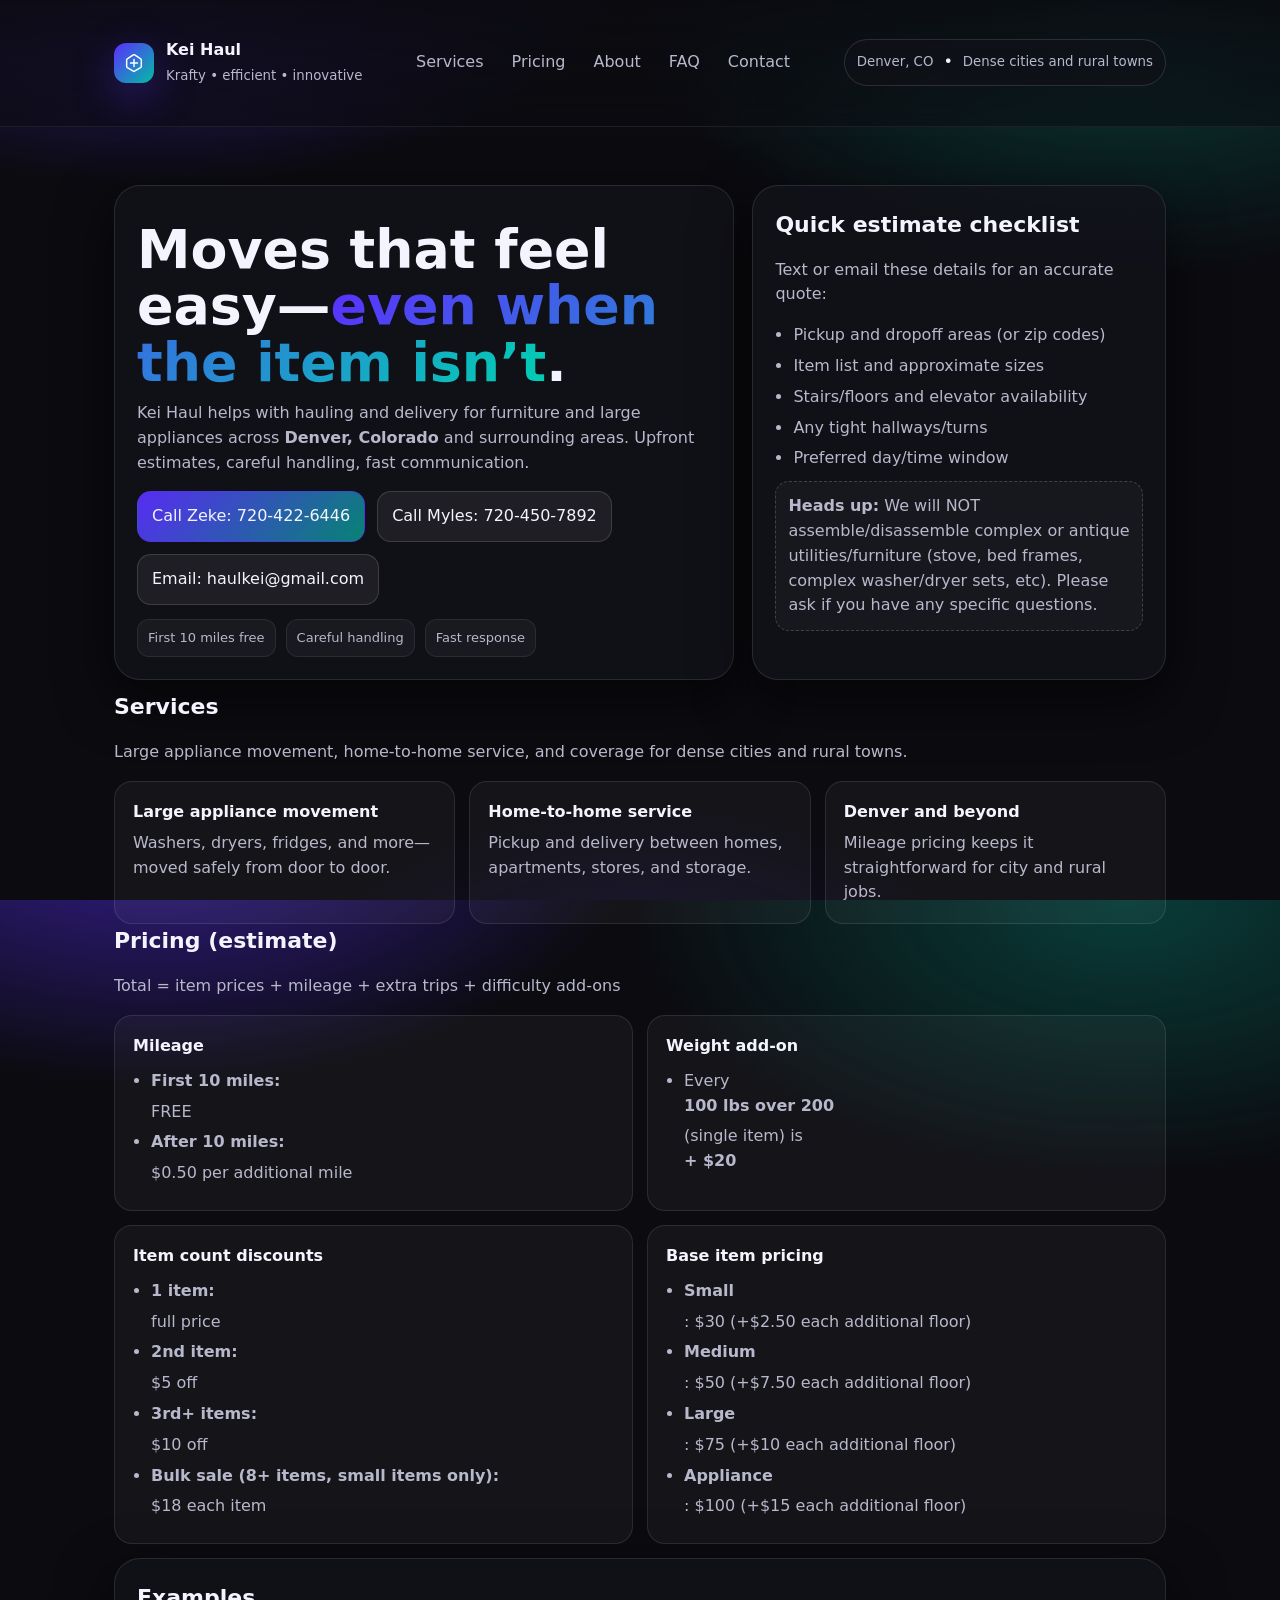
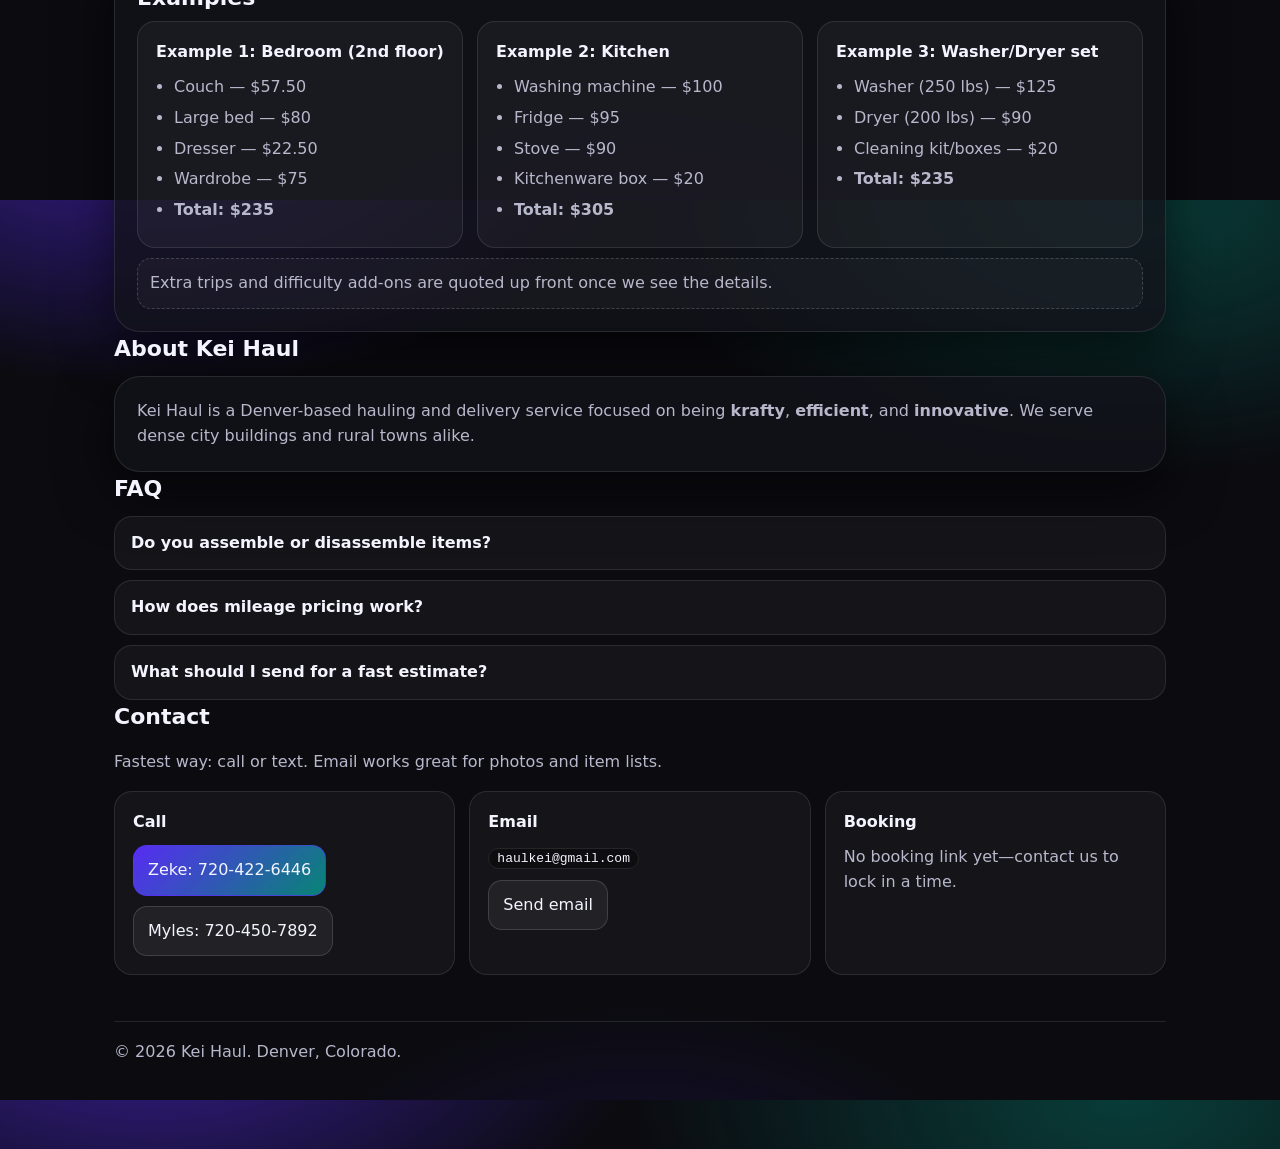
==== index.html @ c319fc79 "Initial Kei Haul site" ====
<!doctype html>
<html lang="en">
<head>
  <meta charset="utf-8" />
  <meta name="viewport" content="width=device-width,initial-scale=1" />
  <meta name="description" content="Kei Haul — appliance and furniture moves in Denver, CO and beyond. Upfront pricing, fast response." />
  <title>Kei Haul | Denver Hauling and Appliance Moves</title>

  <style>
    :root{
      --bg:#0b0b10;
      --card:#12121a;
      --text:#f4f4ff;
      --muted:#b8b8cc;
      --brand:#5B2EFF;
      --brand2:#00D1B2;
      --shadow: 0 18px 55px rgba(0,0,0,.55);
      --radius: 18px;
      --radius2: 26px;
      --max: 1100px;
    }
    *{box-sizing:border-box}
    html,body{height:100%}
    body{
      margin:0;
      font-family: ui-sans-serif, system-ui, -apple-system, Segoe UI, Roboto, Helvetica, Arial;
      color:var(--text);
      background:
        radial-gradient(900px 500px at 12% -10%, rgba(91,46,255,.55), transparent 55%),
        radial-gradient(900px 500px at 88% 0%, rgba(0,209,178,.25), transparent 55%),
        radial-gradient(700px 500px at 50% 120%, rgba(91,46,255,.20), transparent 55%),
        var(--bg);
      line-height:1.55;
    }
    a{color:inherit}
    .wrap{max-width:var(--max); margin:0 auto; padding:24px}

    header{
      position:sticky; top:0; z-index:50;
      backdrop-filter: blur(14px);
      background: linear-gradient(to bottom, rgba(11,11,16,.92), rgba(11,11,16,.55));
      border-bottom: 1px solid rgba(255,255,255,.08);
    }
    .nav{display:flex; gap:14px; align-items:center; justify-content:space-between; padding:14px 0; flex-wrap:wrap}
    .brand{display:flex; align-items:center; gap:12px; text-decoration:none}
    .mark{width:40px;height:40px;border-radius:12px;background:linear-gradient(135deg,var(--brand),rgba(0,209,178,.9));display:grid;place-items:center;box-shadow:0 14px 40px rgba(91,46,255,.35)}
    .mark svg{width:22px;height:22px}
    .pill{display:inline-flex; gap:10px; align-items:center; padding:10px 12px; border:1px solid rgba(255,255,255,.12); border-radius:999px; background: rgba(18,18,26,.65)}
    .pill small{color:var(--muted)}
    .links{display:flex; gap:8px; flex-wrap:wrap}
    .links a{text-decoration:none; color:var(--muted); padding:10px 10px; border-radius:10px}
    .links a:hover{color:var(--text); background: rgba(255,255,255,.06)}

    .btn{display:inline-flex; align-items:center; justify-content:center; gap:10px; padding:12px 14px; border-radius:14px; border:1px solid rgba(255,255,255,.14); background: rgba(255,255,255,.06); color:var(--text); text-decoration:none}
    .btn.primary{border-color: rgba(91,46,255,.55); background: linear-gradient(135deg, rgba(91,46,255,.95), rgba(0,209,178,.60))}

    .card{background: rgba(18,18,26,.78); border: 1px solid rgba(255,255,255,.10); border-radius: var(--radius2); box-shadow: var(--shadow); overflow:hidden}
    .pad{padding:22px}
    h1{margin:14px 0 10px; font-size: clamp(30px, 4.2vw, 54px); line-height:1.05}
    h2{margin:0 0 10px; font-size: 22px}
    .muted{color:var(--muted)}
    .grid{display:grid; gap:18px; grid-template-columns: 1.2fr .8fr; align-items:stretch}
    @media (max-width: 900px){ .grid{grid-template-columns: 1fr} }
    .cta{display:flex; gap:12px; flex-wrap:wrap; margin-top:16px}
    .cols{display:grid; gap:14px; grid-template-columns: repeat(3, 1fr)}
    @media (max-width: 900px){ .cols{grid-template-columns: 1fr} }
    .tile{padding:18px; border-radius: var(--radius); background: rgba(255,255,255,.04); border:1px solid rgba(255,255,255,.10)}
    .tile b{display:block; margin-bottom:6px}
    .pricing{display:grid; gap:14px; grid-template-columns: 1fr 1fr}
    @media (max-width: 900px){ .pricing{grid-template-columns: 1fr} }
    .list{margin:10px 0 0; padding-left: 18px; color:var(--muted)}
    .list li{margin:6px 0}
    .note{margin-top:10px; padding:12px 12px; border-radius: 14px; border:1px dashed rgba(255,255,255,.18); background: rgba(255,255,255,.03); color: var(--muted)}
    .faq{display:grid; gap:10px}
    details{border-radius: var(--radius); border:1px solid rgba(255,255,255,.10); background: rgba(255,255,255,.04); overflow:hidden}
    summary{cursor:pointer; list-style:none; padding:14px 16px; font-weight:700}
    summary::-webkit-details-marker{display:none}
    .ans{padding:0 16px 16px; color:var(--muted)}
    footer{padding:28px 0 60px; color: var(--muted)}
    .hr{height:1px; background: rgba(255,255,255,.10); margin: 18px 0}
  </style>
</head>
<body>
  <header>
    <div class="wrap">
      <div class="nav">
        <a class="brand" href="#top" aria-label="Kei Haul home">
          <span class="mark" aria-hidden="true">
            <svg viewBox="0 0 24 24" fill="none" xmlns="http://www.w3.org/2000/svg">
              <path d="M4 15.5V8.8c0-.5.25-.97.67-1.25l6.5-4.3c.5-.33 1.15-.33 1.65 0l6.5 4.3c.42.28.67.75.67 1.25v6.7c0 .62-.33 1.2-.86 1.52l-6.5 3.95c-.43.26-.97.26-1.4 0l-6.5-3.95A1.78 1.78 0 0 1 4 15.5Z" stroke="white" stroke-width="1.6"/>
              <path d="M8.2 12h7.6" stroke="white" stroke-width="1.6" stroke-linecap="round"/>
              <path d="M12 8.2v7.6" stroke="white" stroke-width="1.6" stroke-linecap="round"/>
            </svg>
          </span>
          <span>
            <b>Kei Haul</b><br />
            <small class="muted">Krafty • efficient • innovative</small>
          </span>
        </a>

        <div class="links" aria-label="Site navigation">
          <a href="#services">Services</a>
          <a href="#pricing">Pricing</a>
          <a href="#about">About</a>
          <a href="#faq">FAQ</a>
          <a href="#contact">Contact</a>
        </div>

        <div class="pill" title="Service area">
          <small>Denver, CO</small>
          <span aria-hidden="true">•</span>
          <small>Dense cities and rural towns</small>
        </div>
      </div>
    </div>
  </header>

  <main id="top" class="wrap">
    <section style="padding:34px 0 10px">
      <div class="grid">
        <div class="card"><div class="pad">
          <h1>Moves that feel easy—<span style="background:linear-gradient(135deg,var(--brand),var(--brand2)); -webkit-background-clip:text; background-clip:text; color:transparent; font-weight:800">even when the item isn’t</span>.</h1>
          <p class="muted" style="font-size:16px;max-width:62ch;margin-top:0">Kei Haul helps with hauling and delivery for furniture and large appliances across <b>Denver, Colorado</b> and surrounding areas. Upfront estimates, careful handling, fast communication.</p>
          <div class="cta">
            <a class="btn primary" href="tel:+17204226446">Call Zeke: 720-422-6446</a>
            <a class="btn" href="tel:+17204507892">Call Myles: 720-450-7892</a>
            <a class="btn" href="mailto:haulkei@gmail.com?subject=Kei%20Haul%20Estimate%20Request">Email: haulkei@gmail.com</a>
          </div>
          <div style="margin-top:14px; display:flex; gap:10px; flex-wrap:wrap; color:var(--muted); font-size:13px">
            <span style="padding:8px 10px;border-radius:12px;background:rgba(255,255,255,.04);border:1px solid rgba(255,255,255,.08)">First 10 miles free</span>
            <span style="padding:8px 10px;border-radius:12px;background:rgba(255,255,255,.04);border:1px solid rgba(255,255,255,.08)">Careful handling</span>
            <span style="padding:8px 10px;border-radius:12px;background:rgba(255,255,255,.04);border:1px solid rgba(255,255,255,.08)">Fast response</span>
          </div>
        </div></div>

        <div class="card"><div class="pad">
          <h2 style="margin-top:0">Quick estimate checklist</h2>
          <p class="muted">Text or email these details for an accurate quote:</p>
          <ul class="list">
            <li>Pickup and dropoff areas (or zip codes)</li>
            <li>Item list and approximate sizes</li>
            <li>Stairs/floors and elevator availability</li>
            <li>Any tight hallways/turns</li>
            <li>Preferred day/time window</li>
          </ul>
          <div class="note"><b>Heads up:</b> We will NOT assemble/disassemble complex or antique utilities/furniture (stove, bed frames, complex washer/dryer sets, etc). Please ask if you have any specific questions.</div>
        </div></div>
      </div>
    </section>

    <section id="services">
      <h2>Services</h2>
      <p class="muted">Large appliance movement, home-to-home service, and coverage for dense cities and rural towns.</p>
      <div class="cols">
        <div class="tile"><b>Large appliance movement</b><span class="muted">Washers, dryers, fridges, and more—moved safely from door to door.</span></div>
        <div class="tile"><b>Home-to-home service</b><span class="muted">Pickup and delivery between homes, apartments, stores, and storage.</span></div>
        <div class="tile"><b>Denver and beyond</b><span class="muted">Mileage pricing keeps it straightforward for city and rural jobs.</span></div>
      </div>
    </section>

    <section id="pricing">
      <h2>Pricing (estimate)</h2>
      <p class="muted">Total = item prices + mileage + extra trips + difficulty add-ons</p>

      <div class="pricing">
        <div class="tile"><b>Mileage</b><ul class="list"><li><b>First 10 miles:</b> FREE</li><li><b>After 10 miles:</b> $0.50 per additional mile</li></ul></div>
        <div class="tile"><b>Weight add-on</b><ul class="list"><li>Every <b>100 lbs over 200</b> (single item) is <b>+ $20</b></li></ul></div>
        <div class="tile"><b>Item count discounts</b><ul class="list"><li><b>1 item:</b> full price</li><li><b>2nd item:</b> $5 off</li><li><b>3rd+ items:</b> $10 off</li><li><b>Bulk sale (8+ items, small items only):</b> $18 each item</li></ul></div>
        <div class="tile"><b>Base item pricing</b><ul class="list"><li><b>Small</b>: $30 (+$2.50 each additional floor)</li><li><b>Medium</b>: $50 (+$7.50 each additional floor)</li><li><b>Large</b>: $75 (+$10 each additional floor)</li><li><b>Appliance</b>: $100 (+$15 each additional floor)</li></ul></div>
      </div>

      <div class="card" style="margin-top:14px"><div class="pad">
        <h2 style="margin:0 0 6px">Examples</h2>
        <div class="cols">
          <div class="tile"><b>Example 1: Bedroom (2nd floor)</b><ul class="list"><li>Couch — $57.50</li><li>Large bed — $80</li><li>Dresser — $22.50</li><li>Wardrobe — $75</li><li><b>Total: $235</b></li></ul></div>
          <div class="tile"><b>Example 2: Kitchen</b><ul class="list"><li>Washing machine — $100</li><li>Fridge — $95</li><li>Stove — $90</li><li>Kitchenware box — $20</li><li><b>Total: $305</b></li></ul></div>
          <div class="tile"><b>Example 3: Washer/Dryer set</b><ul class="list"><li>Washer (250 lbs) — $125</li><li>Dryer (200 lbs) — $90</li><li>Cleaning kit/boxes — $20</li><li><b>Total: $235</b></li></ul></div>
        </div>
        <div class="note">Extra trips and difficulty add-ons are quoted up front once we see the details.</div>
      </div></div>
    </section>

    <section id="about">
      <h2>About Kei Haul</h2>
      <div class="card"><div class="pad"><p class="muted" style="margin:0">Kei Haul is a Denver-based hauling and delivery service focused on being <b>krafty</b>, <b>efficient</b>, and <b>innovative</b>. We serve dense city buildings and rural towns alike.</p></div></div>
    </section>

    <section id="faq">
      <h2>FAQ</h2>
      <div class="faq">
        <details><summary>Do you assemble or disassemble items?</summary><div class="ans">We will NOT assemble/disassemble complex or antique utilities/furniture (stoves, some bed frames, complex washer/dryer sets). If you’re unsure, send a photo and we’ll tell you quickly.</div></details>
        <details><summary>How does mileage pricing work?</summary><div class="ans">First 10 miles are free. After 10 miles, it’s $0.50 per additional mile.</div></details>
        <details><summary>What should I send for a fast estimate?</summary><div class="ans">Pickup and dropoff area, item list, floors/stairs (and elevator), and any tight spaces. Photos help a lot.</div></details>
      </div>
    </section>

    <section id="contact">
      <h2>Contact</h2>
      <p class="muted">Fastest way: call or text. Email works great for photos and item lists.</p>
      <div class="cols">
        <div class="tile"><b>Call</b><div style="margin-top:10px;display:flex;gap:10px;flex-wrap:wrap"><a class="btn primary" href="tel:+17204226446">Zeke: 720-422-6446</a><a class="btn" href="tel:+17204507892">Myles: 720-450-7892</a></div></div>
        <div class="tile"><b>Email</b><div style="margin-top:10px"><code style="background:rgba(0,0,0,.35);padding:2px 8px;border-radius:999px;border:1px solid rgba(255,255,255,.10)">haulkei@gmail.com</code><div style="margin-top:10px"><a class="btn" href="mailto:haulkei@gmail.com?subject=Kei%20Haul%20Estimate%20Request">Send email</a></div></div></div>
        <div class="tile"><b>Booking</b><div class="muted" style="margin-top:10px">No booking link yet—contact us to lock in a time.</div></div>
      </div>
    </section>

    <footer>
      <div class="hr"></div>
      <div class="muted">© <span id="y"></span> Kei Haul. Denver, Colorado.</div>
    </footer>
  </main>

  <script>document.getElementById('y').textContent = new Date().getFullYear();</script>
</body>
</html>
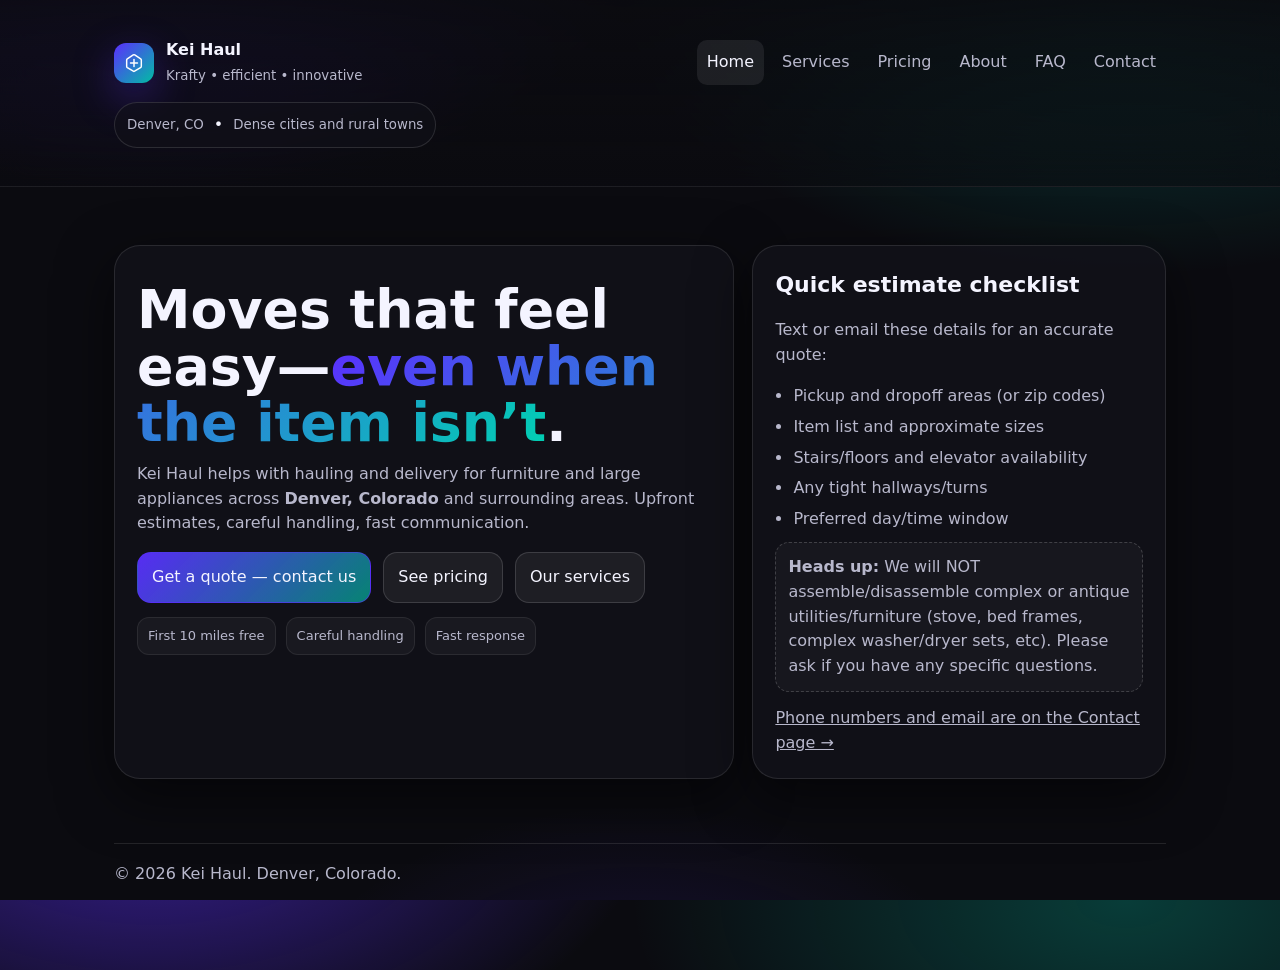
==== commit 42d93d56: "Multi-page site phones on contact only" ====
--- a/index.html
+++ b/index.html
@@ -3,88 +3,15 @@
 <head>
   <meta charset="utf-8" />
   <meta name="viewport" content="width=device-width,initial-scale=1" />
-  <meta name="description" content="Kei Haul — appliance and furniture moves in Denver, CO and beyond. Upfront pricing, fast response." />
+  <meta name="description" content="Kei Haul — appliance and furniture moves in Denver, CO and beyond." />
   <title>Kei Haul | Denver Hauling and Appliance Moves</title>
-
-  <style>
-    :root{
-      --bg:#0b0b10;
-      --card:#12121a;
-      --text:#f4f4ff;
-      --muted:#b8b8cc;
-      --brand:#5B2EFF;
-      --brand2:#00D1B2;
-      --shadow: 0 18px 55px rgba(0,0,0,.55);
-      --radius: 18px;
-      --radius2: 26px;
-      --max: 1100px;
-    }
-    *{box-sizing:border-box}
-    html,body{height:100%}
-    body{
-      margin:0;
-      font-family: ui-sans-serif, system-ui, -apple-system, Segoe UI, Roboto, Helvetica, Arial;
-      color:var(--text);
-      background:
-        radial-gradient(900px 500px at 12% -10%, rgba(91,46,255,.55), transparent 55%),
-        radial-gradient(900px 500px at 88% 0%, rgba(0,209,178,.25), transparent 55%),
-        radial-gradient(700px 500px at 50% 120%, rgba(91,46,255,.20), transparent 55%),
-        var(--bg);
-      line-height:1.55;
-    }
-    a{color:inherit}
-    .wrap{max-width:var(--max); margin:0 auto; padding:24px}
-
-    header{
-      position:sticky; top:0; z-index:50;
-      backdrop-filter: blur(14px);
-      background: linear-gradient(to bottom, rgba(11,11,16,.92), rgba(11,11,16,.55));
-      border-bottom: 1px solid rgba(255,255,255,.08);
-    }
-    .nav{display:flex; gap:14px; align-items:center; justify-content:space-between; padding:14px 0; flex-wrap:wrap}
-    .brand{display:flex; align-items:center; gap:12px; text-decoration:none}
-    .mark{width:40px;height:40px;border-radius:12px;background:linear-gradient(135deg,var(--brand),rgba(0,209,178,.9));display:grid;place-items:center;box-shadow:0 14px 40px rgba(91,46,255,.35)}
-    .mark svg{width:22px;height:22px}
-    .pill{display:inline-flex; gap:10px; align-items:center; padding:10px 12px; border:1px solid rgba(255,255,255,.12); border-radius:999px; background: rgba(18,18,26,.65)}
-    .pill small{color:var(--muted)}
-    .links{display:flex; gap:8px; flex-wrap:wrap}
-    .links a{text-decoration:none; color:var(--muted); padding:10px 10px; border-radius:10px}
-    .links a:hover{color:var(--text); background: rgba(255,255,255,.06)}
-
-    .btn{display:inline-flex; align-items:center; justify-content:center; gap:10px; padding:12px 14px; border-radius:14px; border:1px solid rgba(255,255,255,.14); background: rgba(255,255,255,.06); color:var(--text); text-decoration:none}
-    .btn.primary{border-color: rgba(91,46,255,.55); background: linear-gradient(135deg, rgba(91,46,255,.95), rgba(0,209,178,.60))}
-
-    .card{background: rgba(18,18,26,.78); border: 1px solid rgba(255,255,255,.10); border-radius: var(--radius2); box-shadow: var(--shadow); overflow:hidden}
-    .pad{padding:22px}
-    h1{margin:14px 0 10px; font-size: clamp(30px, 4.2vw, 54px); line-height:1.05}
-    h2{margin:0 0 10px; font-size: 22px}
-    .muted{color:var(--muted)}
-    .grid{display:grid; gap:18px; grid-template-columns: 1.2fr .8fr; align-items:stretch}
-    @media (max-width: 900px){ .grid{grid-template-columns: 1fr} }
-    .cta{display:flex; gap:12px; flex-wrap:wrap; margin-top:16px}
-    .cols{display:grid; gap:14px; grid-template-columns: repeat(3, 1fr)}
-    @media (max-width: 900px){ .cols{grid-template-columns: 1fr} }
-    .tile{padding:18px; border-radius: var(--radius); background: rgba(255,255,255,.04); border:1px solid rgba(255,255,255,.10)}
-    .tile b{display:block; margin-bottom:6px}
-    .pricing{display:grid; gap:14px; grid-template-columns: 1fr 1fr}
-    @media (max-width: 900px){ .pricing{grid-template-columns: 1fr} }
-    .list{margin:10px 0 0; padding-left: 18px; color:var(--muted)}
-    .list li{margin:6px 0}
-    .note{margin-top:10px; padding:12px 12px; border-radius: 14px; border:1px dashed rgba(255,255,255,.18); background: rgba(255,255,255,.03); color: var(--muted)}
-    .faq{display:grid; gap:10px}
-    details{border-radius: var(--radius); border:1px solid rgba(255,255,255,.10); background: rgba(255,255,255,.04); overflow:hidden}
-    summary{cursor:pointer; list-style:none; padding:14px 16px; font-weight:700}
-    summary::-webkit-details-marker{display:none}
-    .ans{padding:0 16px 16px; color:var(--muted)}
-    footer{padding:28px 0 60px; color: var(--muted)}
-    .hr{height:1px; background: rgba(255,255,255,.10); margin: 18px 0}
-  </style>
+  <link rel="stylesheet" href="css/site.css" />
 </head>
 <body>
   <header>
     <div class="wrap">
       <div class="nav">
-        <a class="brand" href="#top" aria-label="Kei Haul home">
+        <a class="brand" href="index.html" aria-label="Kei Haul home">
           <span class="mark" aria-hidden="true">
             <svg viewBox="0 0 24 24" fill="none" xmlns="http://www.w3.org/2000/svg">
               <path d="M4 15.5V8.8c0-.5.25-.97.67-1.25l6.5-4.3c.5-.33 1.15-.33 1.65 0l6.5 4.3c.42.28.67.75.67 1.25v6.7c0 .62-.33 1.2-.86 1.52l-6.5 3.95c-.43.26-.97.26-1.4 0l-6.5-3.95A1.78 1.78 0 0 1 4 15.5Z" stroke="white" stroke-width="1.6"/>
@@ -98,13 +25,14 @@
           </span>
         </a>
 
-        <div class="links" aria-label="Site navigation">
-          <a href="#services">Services</a>
-          <a href="#pricing">Pricing</a>
-          <a href="#about">About</a>
-          <a href="#faq">FAQ</a>
-          <a href="#contact">Contact</a>
-        </div>
+        <nav class="links" aria-label="Site navigation">
+          <a href="index.html" aria-current="page">Home</a>
+          <a href="services.html">Services</a>
+          <a href="pricing.html">Pricing</a>
+          <a href="about.html">About</a>
+          <a href="faq.html">FAQ</a>
+          <a href="contact.html">Contact</a>
+        </nav>
 
         <div class="pill" title="Service area">
           <small>Denver, CO</small>
@@ -116,15 +44,15 @@
   </header>
 
   <main id="top" class="wrap">
-    <section style="padding:34px 0 10px">
+    <section style="padding-top:34px">
       <div class="grid">
         <div class="card"><div class="pad">
           <h1>Moves that feel easy—<span style="background:linear-gradient(135deg,var(--brand),var(--brand2)); -webkit-background-clip:text; background-clip:text; color:transparent; font-weight:800">even when the item isn’t</span>.</h1>
           <p class="muted" style="font-size:16px;max-width:62ch;margin-top:0">Kei Haul helps with hauling and delivery for furniture and large appliances across <b>Denver, Colorado</b> and surrounding areas. Upfront estimates, careful handling, fast communication.</p>
           <div class="cta">
-            <a class="btn primary" href="tel:+17204226446">Call Zeke: 720-422-6446</a>
-            <a class="btn" href="tel:+17204507892">Call Myles: 720-450-7892</a>
-            <a class="btn" href="mailto:haulkei@gmail.com?subject=Kei%20Haul%20Estimate%20Request">Email: haulkei@gmail.com</a>
+            <a class="btn primary" href="contact.html">Get a quote — contact us</a>
+            <a class="btn" href="pricing.html">See pricing</a>
+            <a class="btn" href="services.html">Our services</a>
           </div>
           <div style="margin-top:14px; display:flex; gap:10px; flex-wrap:wrap; color:var(--muted); font-size:13px">
             <span style="padding:8px 10px;border-radius:12px;background:rgba(255,255,255,.04);border:1px solid rgba(255,255,255,.08)">First 10 miles free</span>
@@ -144,66 +72,10 @@
             <li>Preferred day/time window</li>
           </ul>
           <div class="note"><b>Heads up:</b> We will NOT assemble/disassemble complex or antique utilities/furniture (stove, bed frames, complex washer/dryer sets, etc). Please ask if you have any specific questions.</div>
+          <p class="muted" style="margin:14px 0 0"><a href="contact.html">Phone numbers and email are on the Contact page →</a></p>
         </div></div>
       </div>
     </section>
-
-    <section id="services">
-      <h2>Services</h2>
-      <p class="muted">Large appliance movement, home-to-home service, and coverage for dense cities and rural towns.</p>
-      <div class="cols">
-        <div class="tile"><b>Large appliance movement</b><span class="muted">Washers, dryers, fridges, and more—moved safely from door to door.</span></div>
-        <div class="tile"><b>Home-to-home service</b><span class="muted">Pickup and delivery between homes, apartments, stores, and storage.</span></div>
-        <div class="tile"><b>Denver and beyond</b><span class="muted">Mileage pricing keeps it straightforward for city and rural jobs.</span></div>
-      </div>
-    </section>
-
-    <section id="pricing">
-      <h2>Pricing (estimate)</h2>
-      <p class="muted">Total = item prices + mileage + extra trips + difficulty add-ons</p>
-
-      <div class="pricing">
-        <div class="tile"><b>Mileage</b><ul class="list"><li><b>First 10 miles:</b> FREE</li><li><b>After 10 miles:</b> $0.50 per additional mile</li></ul></div>
-        <div class="tile"><b>Weight add-on</b><ul class="list"><li>Every <b>100 lbs over 200</b> (single item) is <b>+ $20</b></li></ul></div>
-        <div class="tile"><b>Item count discounts</b><ul class="list"><li><b>1 item:</b> full price</li><li><b>2nd item:</b> $5 off</li><li><b>3rd+ items:</b> $10 off</li><li><b>Bulk sale (8+ items, small items only):</b> $18 each item</li></ul></div>
-        <div class="tile"><b>Base item pricing</b><ul class="list"><li><b>Small</b>: $30 (+$2.50 each additional floor)</li><li><b>Medium</b>: $50 (+$7.50 each additional floor)</li><li><b>Large</b>: $75 (+$10 each additional floor)</li><li><b>Appliance</b>: $100 (+$15 each additional floor)</li></ul></div>
-      </div>
-
-      <div class="card" style="margin-top:14px"><div class="pad">
-        <h2 style="margin:0 0 6px">Examples</h2>
-        <div class="cols">
-          <div class="tile"><b>Example 1: Bedroom (2nd floor)</b><ul class="list"><li>Couch — $57.50</li><li>Large bed — $80</li><li>Dresser — $22.50</li><li>Wardrobe — $75</li><li><b>Total: $235</b></li></ul></div>
-          <div class="tile"><b>Example 2: Kitchen</b><ul class="list"><li>Washing machine — $100</li><li>Fridge — $95</li><li>Stove — $90</li><li>Kitchenware box — $20</li><li><b>Total: $305</b></li></ul></div>
-          <div class="tile"><b>Example 3: Washer/Dryer set</b><ul class="list"><li>Washer (250 lbs) — $125</li><li>Dryer (200 lbs) — $90</li><li>Cleaning kit/boxes — $20</li><li><b>Total: $235</b></li></ul></div>
-        </div>
-        <div class="note">Extra trips and difficulty add-ons are quoted up front once we see the details.</div>
-      </div></div>
-    </section>
-
-    <section id="about">
-      <h2>About Kei Haul</h2>
-      <div class="card"><div class="pad"><p class="muted" style="margin:0">Kei Haul is a Denver-based hauling and delivery service focused on being <b>krafty</b>, <b>efficient</b>, and <b>innovative</b>. We serve dense city buildings and rural towns alike.</p></div></div>
-    </section>
-
-    <section id="faq">
-      <h2>FAQ</h2>
-      <div class="faq">
-        <details><summary>Do you assemble or disassemble items?</summary><div class="ans">We will NOT assemble/disassemble complex or antique utilities/furniture (stoves, some bed frames, complex washer/dryer sets). If you’re unsure, send a photo and we’ll tell you quickly.</div></details>
-        <details><summary>How does mileage pricing work?</summary><div class="ans">First 10 miles are free. After 10 miles, it’s $0.50 per additional mile.</div></details>
-        <details><summary>What should I send for a fast estimate?</summary><div class="ans">Pickup and dropoff area, item list, floors/stairs (and elevator), and any tight spaces. Photos help a lot.</div></details>
-      </div>
-    </section>
-
-    <section id="contact">
-      <h2>Contact</h2>
-      <p class="muted">Fastest way: call or text. Email works great for photos and item lists.</p>
-      <div class="cols">
-        <div class="tile"><b>Call</b><div style="margin-top:10px;display:flex;gap:10px;flex-wrap:wrap"><a class="btn primary" href="tel:+17204226446">Zeke: 720-422-6446</a><a class="btn" href="tel:+17204507892">Myles: 720-450-7892</a></div></div>
-        <div class="tile"><b>Email</b><div style="margin-top:10px"><code style="background:rgba(0,0,0,.35);padding:2px 8px;border-radius:999px;border:1px solid rgba(255,255,255,.10)">haulkei@gmail.com</code><div style="margin-top:10px"><a class="btn" href="mailto:haulkei@gmail.com?subject=Kei%20Haul%20Estimate%20Request">Send email</a></div></div></div>
-        <div class="tile"><b>Booking</b><div class="muted" style="margin-top:10px">No booking link yet—contact us to lock in a time.</div></div>
-      </div>
-    </section>
-
     <footer>
       <div class="hr"></div>
       <div class="muted">© <span id="y"></span> Kei Haul. Denver, Colorado.</div>
--- a/css/site.css
+++ b/css/site.css
@@ -0,0 +1,74 @@
+:root{
+  --bg:#0b0b10;
+  --card:#12121a;
+  --text:#f4f4ff;
+  --muted:#b8b8cc;
+  --brand:#5B2EFF;
+  --brand2:#00D1B2;
+  --shadow: 0 18px 55px rgba(0,0,0,.55);
+  --radius: 18px;
+  --radius2: 26px;
+  --max: 1100px;
+}
+*{box-sizing:border-box}
+html,body{height:100%}
+body{
+  margin:0;
+  font-family: ui-sans-serif, system-ui, -apple-system, Segoe UI, Roboto, Helvetica, Arial;
+  color:var(--text);
+  background:
+    radial-gradient(900px 500px at 12% -10%, rgba(91,46,255,.55), transparent 55%),
+    radial-gradient(900px 500px at 88% 0%, rgba(0,209,178,.25), transparent 55%),
+    radial-gradient(700px 500px at 50% 120%, rgba(91,46,255,.20), transparent 55%),
+    var(--bg);
+  line-height:1.55;
+}
+a{color:inherit}
+.wrap{max-width:var(--max); margin:0 auto; padding:24px}
+
+header{
+  position:sticky; top:0; z-index:50;
+  backdrop-filter: blur(14px);
+  background: linear-gradient(to bottom, rgba(11,11,16,.92), rgba(11,11,16,.55));
+  border-bottom: 1px solid rgba(255,255,255,.08);
+}
+.nav{display:flex; gap:14px; align-items:center; justify-content:space-between; padding:14px 0; flex-wrap:wrap}
+.brand{display:flex; align-items:center; gap:12px; text-decoration:none}
+.mark{width:40px;height:40px;border-radius:12px;background:linear-gradient(135deg,var(--brand),rgba(0,209,178,.9));display:grid;place-items:center;box-shadow:0 14px 40px rgba(91,46,255,.35)}
+.mark svg{width:22px;height:22px}
+.pill{display:inline-flex; gap:10px; align-items:center; padding:10px 12px; border:1px solid rgba(255,255,255,.12); border-radius:999px; background: rgba(18,18,26,.65)}
+.pill small{color:var(--muted)}
+.links{display:flex; gap:8px; flex-wrap:wrap; align-items:center}
+.links a{text-decoration:none; color:var(--muted); padding:10px 10px; border-radius:10px}
+.links a:hover{color:var(--text); background: rgba(255,255,255,.06)}
+.links a[aria-current="page"]{color:var(--text); background: rgba(255,255,255,.08)}
+
+.btn{display:inline-flex; align-items:center; justify-content:center; gap:10px; padding:12px 14px; border-radius:14px; border:1px solid rgba(255,255,255,.14); background: rgba(255,255,255,.06); color:var(--text); text-decoration:none}
+.btn.primary{border-color: rgba(91,46,255,.55); background: linear-gradient(135deg, rgba(91,46,255,.95), rgba(0,209,178,.60))}
+
+.card{background: rgba(18,18,26,.78); border: 1px solid rgba(255,255,255,.10); border-radius: var(--radius2); box-shadow: var(--shadow); overflow:hidden}
+.pad{padding:22px}
+h1{margin:14px 0 10px; font-size: clamp(30px, 4.2vw, 54px); line-height:1.05}
+h2{margin:0 0 10px; font-size: 22px}
+.muted{color:var(--muted)}
+.grid{display:grid; gap:18px; grid-template-columns: 1.2fr .8fr; align-items:stretch}
+@media (max-width: 900px){ .grid{grid-template-columns: 1fr} }
+.cta{display:flex; gap:12px; flex-wrap:wrap; margin-top:16px}
+.cols{display:grid; gap:14px; grid-template-columns: repeat(3, 1fr)}
+@media (max-width: 900px){ .cols{grid-template-columns: 1fr} }
+.tile{padding:18px; border-radius: var(--radius); background: rgba(255,255,255,.04); border:1px solid rgba(255,255,255,.10)}
+.tile b{display:block; margin-bottom:6px}
+.pricing{display:grid; gap:14px; grid-template-columns: 1fr 1fr}
+@media (max-width: 900px){ .pricing{grid-template-columns: 1fr} }
+.list{margin:10px 0 0; padding-left: 18px; color:var(--muted)}
+.list li{margin:6px 0}
+.note{margin-top:10px; padding:12px 12px; border-radius: 14px; border:1px dashed rgba(255,255,255,.18); background: rgba(255,255,255,.03); color: var(--muted)}
+.faq{display:grid; gap:10px}
+details{border-radius: var(--radius); border:1px solid rgba(255,255,255,.10); background: rgba(255,255,255,.04); overflow:hidden}
+summary{cursor:pointer; list-style:none; padding:14px 16px; font-weight:700}
+summary::-webkit-details-marker{display:none}
+.ans{padding:0 16px 16px; color:var(--muted)}
+footer{padding:28px 0 60px; color: var(--muted)}
+.hr{height:1px; background: rgba(255,255,255,.10); margin: 18px 0}
+main section{padding:18px 0}
+.page-title{margin-top:8px}
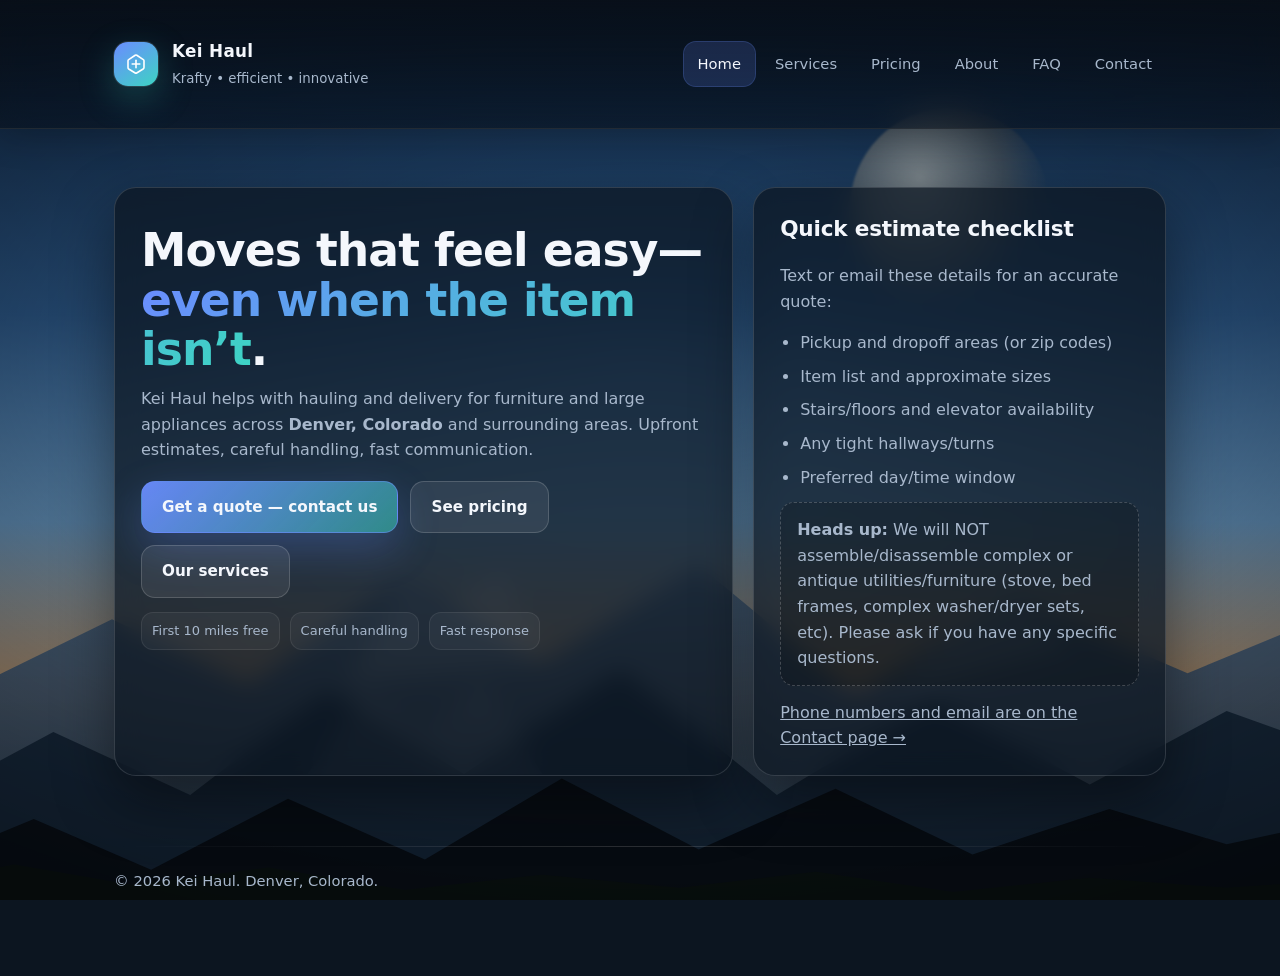
==== commit 0d434116: "Mountain parallax backdrop richer UI services page" ====
--- a/index.html
+++ b/index.html
@@ -8,6 +8,14 @@
   <link rel="stylesheet" href="css/site.css" />
 </head>
 <body>
+  <div class="mountain-backdrop" aria-hidden="true">
+    <div class="mb-sky"></div>
+    <div class="mb-sun"></div>
+    <div class="mb-layer mb-far" data-parallax="0.12"></div>
+    <div class="mb-layer mb-mid" data-parallax="0.24"></div>
+    <div class="mb-layer mb-near" data-parallax="0.38"></div>
+    <div class="mb-vignette"></div>
+  </div>
   <header>
     <div class="wrap">
       <div class="nav">
@@ -33,12 +41,6 @@
           <a href="faq.html">FAQ</a>
           <a href="contact.html">Contact</a>
         </nav>
-
-        <div class="pill" title="Service area">
-          <small>Denver, CO</small>
-          <span aria-hidden="true">•</span>
-          <small>Dense cities and rural towns</small>
-        </div>
       </div>
     </div>
   </header>
@@ -47,7 +49,7 @@
     <section style="padding-top:34px">
       <div class="grid">
         <div class="card"><div class="pad">
-          <h1>Moves that feel easy—<span style="background:linear-gradient(135deg,var(--brand),var(--brand2)); -webkit-background-clip:text; background-clip:text; color:transparent; font-weight:800">even when the item isn’t</span>.</h1>
+          <h1>Moves that feel easy—<span class="accent-gradient">even when the item isn’t</span>.</h1>
           <p class="muted" style="font-size:16px;max-width:62ch;margin-top:0">Kei Haul helps with hauling and delivery for furniture and large appliances across <b>Denver, Colorado</b> and surrounding areas. Upfront estimates, careful handling, fast communication.</p>
           <div class="cta">
             <a class="btn primary" href="contact.html">Get a quote — contact us</a>
@@ -82,6 +84,7 @@
     </footer>
   </main>
 
+  <script src="js/parallax.js"></script>
   <script>document.getElementById('y').textContent = new Date().getFullYear();</script>
 </body>
 </html>
--- a/css/site.css
+++ b/css/site.css
@@ -1,74 +1,312 @@
 :root{
-  --bg:#0b0b10;
-  --card:#12121a;
-  --text:#f4f4ff;
-  --muted:#b8b8cc;
-  --brand:#5B2EFF;
-  --brand2:#00D1B2;
-  --shadow: 0 18px 55px rgba(0,0,0,.55);
+  --sky-top:#1e3a5f;
+  --sky-mid:#3d6fa8;
+  --sky-horizon:#c9a882;
+  --ground:#0c1520;
+  --card:rgba(12, 21, 32, 0.72);
+  --card-border:rgba(255,255,255,.14);
+  --text:#f4f7fc;
+  --muted:#a8b8cc;
+  --brand:#6b8cff;
+  --brand2:#3dd4c3;
+  --glow: 0 0 40px rgba(107, 140, 255, 0.15);
+  --shadow: 0 24px 60px rgba(0,0,0,.45);
   --radius: 18px;
-  --radius2: 26px;
+  --radius2: 22px;
   --max: 1100px;
 }
+
 *{box-sizing:border-box}
-html,body{height:100%}
+html{scroll-behavior:smooth}
+html,body{min-height:100%}
 body{
   margin:0;
   font-family: ui-sans-serif, system-ui, -apple-system, Segoe UI, Roboto, Helvetica, Arial;
   color:var(--text);
+  background:var(--ground);
+  line-height:1.6;
+  position:relative;
+}
+
+/* Colorado-style sky + mountains (parallax layers in HTML) */
+.mountain-backdrop{
+  position:fixed;
+  inset:0;
+  z-index:0;
+  pointer-events:none;
+  overflow:hidden;
+}
+.mb-sky{
+  position:absolute;
+  inset:0;
   background:
-    radial-gradient(900px 500px at 12% -10%, rgba(91,46,255,.55), transparent 55%),
-    radial-gradient(900px 500px at 88% 0%, rgba(0,209,178,.25), transparent 55%),
-    radial-gradient(700px 500px at 50% 120%, rgba(91,46,255,.20), transparent 55%),
-    var(--bg);
-  line-height:1.55;
-}
+    linear-gradient(180deg, #0f2744 0%, #2d5a8a 35%, #6a9bc4 58%, #d4a574 78%, #1a2838 100%);
+}
+.mb-sun{
+  position:absolute;
+  top:12%;
+  right:18%;
+  width:min(28vw, 200px);
+  height:min(28vw, 200px);
+  border-radius:50%;
+  background:radial-gradient(circle at 35% 35%, rgba(255,245,220,.95), rgba(255,200,120,.35) 45%, transparent 70%);
+  opacity:.55;
+  filter:blur(1px);
+}
+.mb-layer{
+  position:absolute;
+  left:-5%;
+  right:-5%;
+  bottom:0;
+  height:min(55vh, 520px);
+  background-repeat:no-repeat;
+  background-position:center bottom;
+  background-size:cover;
+  will-change:transform;
+}
+.mb-far{
+  opacity:.85;
+  height:min(48vh, 460px);
+  background-image:url("data:image/svg+xml,%3Csvg xmlns='http://www.w3.org/2000/svg' viewBox='0 0 1440 400' preserveAspectRatio='none'%3E%3Cdefs%3E%3ClinearGradient id='a' x1='0' y1='0' x2='0' y2='1'%3E%3Cstop offset='0' stop-color='%234a6b8f'/%3E%3Cstop offset='1' stop-color='%232d4a66'/%3E%3C/linearGradient%3E%3C/defs%3E%3Cpath fill='url(%23a)' d='M0 400V220L180 140L320 200L480 100L620 180L780 90L940 210L1100 120L1280 190L1440 130V400z'/%3E%3Cpath fill='%23ffffff' opacity='.22' d='M420 200L480 100L520 130L580 95L620 180zM980 210L1040 150L1100 120L1160 165z'/%3E%3C/svg%3E");
+}
+.mb-mid{
+  opacity:.95;
+  height:min(42vh, 400px);
+  background-image:url("data:image/svg+xml,%3Csvg xmlns='http://www.w3.org/2000/svg' viewBox='0 0 1440 360' preserveAspectRatio='none'%3E%3Cpath fill='%231a2f45' d='M0 360V260L120 200L260 260L400 160L540 240L700 140L860 260L1020 170L1180 250L1320 180L1440 220V360z'/%3E%3Cpath fill='%23ffffff' opacity='.12' d='M380 240L440 160L500 200L560 150L620 240z'/%3E%3C/svg%3E");
+}
+.mb-near{
+  height:min(36vh, 340px);
+  background-image:url("data:image/svg+xml,%3Csvg xmlns='http://www.w3.org/2000/svg' viewBox='0 0 1440 320' preserveAspectRatio='none'%3E%3Cpath fill='%230a121c' d='M0 320V280L100 240L220 290L360 220L500 280L640 200L780 270L920 210L1060 275L1200 230L1320 265L1440 240V320z'/%3E%3Cpath fill='%230d1a12' opacity='.65' d='M0 320V300L80 285L200 305L340 288L480 310L620 295L760 308L900 292L1040 312L1180 298L1320 308L1440 300V320z'/%3E%3C/svg%3E");
+}
+.mb-vignette{
+  position:absolute;
+  inset:0;
+  background:radial-gradient(ellipse 90% 70% at 50% 40%, transparent 0%, rgba(5,10,18,.55) 100%);
+  mix-blend-mode:multiply;
+}
+
 a{color:inherit}
-.wrap{max-width:var(--max); margin:0 auto; padding:24px}
+.wrap{max-width:var(--max); margin:0 auto; padding:24px; position:relative; z-index:1}
 
 header{
   position:sticky; top:0; z-index:50;
-  backdrop-filter: blur(14px);
-  background: linear-gradient(to bottom, rgba(11,11,16,.92), rgba(11,11,16,.55));
-  border-bottom: 1px solid rgba(255,255,255,.08);
-}
-.nav{display:flex; gap:14px; align-items:center; justify-content:space-between; padding:14px 0; flex-wrap:wrap}
-.brand{display:flex; align-items:center; gap:12px; text-decoration:none}
-.mark{width:40px;height:40px;border-radius:12px;background:linear-gradient(135deg,var(--brand),rgba(0,209,178,.9));display:grid;place-items:center;box-shadow:0 14px 40px rgba(91,46,255,.35)}
-.mark svg{width:22px;height:22px}
-.pill{display:inline-flex; gap:10px; align-items:center; padding:10px 12px; border:1px solid rgba(255,255,255,.12); border-radius:999px; background: rgba(18,18,26,.65)}
-.pill small{color:var(--muted)}
-.links{display:flex; gap:8px; flex-wrap:wrap; align-items:center}
-.links a{text-decoration:none; color:var(--muted); padding:10px 10px; border-radius:10px}
-.links a:hover{color:var(--text); background: rgba(255,255,255,.06)}
-.links a[aria-current="page"]{color:var(--text); background: rgba(255,255,255,.08)}
-
-.btn{display:inline-flex; align-items:center; justify-content:center; gap:10px; padding:12px 14px; border-radius:14px; border:1px solid rgba(255,255,255,.14); background: rgba(255,255,255,.06); color:var(--text); text-decoration:none}
-.btn.primary{border-color: rgba(91,46,255,.55); background: linear-gradient(135deg, rgba(91,46,255,.95), rgba(0,209,178,.60))}
-
-.card{background: rgba(18,18,26,.78); border: 1px solid rgba(255,255,255,.10); border-radius: var(--radius2); box-shadow: var(--shadow); overflow:hidden}
-.pad{padding:22px}
-h1{margin:14px 0 10px; font-size: clamp(30px, 4.2vw, 54px); line-height:1.05}
-h2{margin:0 0 10px; font-size: 22px}
+  backdrop-filter: blur(16px) saturate(1.2);
+  background: linear-gradient(to bottom, rgba(8,14,22,.88), rgba(8,14,22,.55));
+  border-bottom: 1px solid rgba(255,255,255,.1);
+  box-shadow: 0 8px 32px rgba(0,0,0,.2);
+}
+.nav{display:flex; gap:16px; align-items:center; justify-content:space-between; padding:14px 0; flex-wrap:wrap}
+.brand{display:flex; align-items:center; gap:14px; text-decoration:none; transition:opacity .2s}
+.brand:hover{opacity:.92}
+.mark{
+  width:44px;height:44px;border-radius:14px;
+  background:linear-gradient(145deg, var(--brand), var(--brand2));
+  display:grid;place-items:center;
+  box-shadow:0 12px 36px rgba(61,212,195,.25), 0 0 0 1px rgba(255,255,255,.12);
+}
+.mark svg{width:24px;height:24px}
+.brand b{font-size:1.05rem; letter-spacing:.02em}
+.links{display:flex; gap:6px; flex-wrap:wrap; align-items:center; justify-content:flex-end}
+.links a{
+  text-decoration:none;
+  color:var(--muted);
+  padding:10px 14px;
+  border-radius:12px;
+  font-size:.92rem;
+  font-weight:500;
+  transition:color .2s, background .2s, box-shadow .2s;
+}
+.links a:hover{
+  color:var(--text);
+  background:rgba(255,255,255,.08);
+}
+.links a[aria-current="page"]{
+  color:var(--text);
+  background:rgba(107,140,255,.18);
+  box-shadow:0 0 0 1px rgba(107,140,255,.35);
+}
+
+.btn{
+  display:inline-flex;
+  align-items:center;
+  justify-content:center;
+  gap:10px;
+  padding:13px 20px;
+  border-radius:14px;
+  border:1px solid rgba(255,255,255,.16);
+  background:rgba(255,255,255,.08);
+  color:var(--text);
+  text-decoration:none;
+  font-weight:600;
+  font-size:.95rem;
+  transition:transform .15s, box-shadow .2s, border-color .2s, background .2s;
+}
+.btn:hover{
+  transform:translateY(-2px);
+  background:rgba(255,255,255,.12);
+  box-shadow:var(--shadow);
+}
+.btn.primary{
+  border-color:rgba(107,140,255,.5);
+  background:linear-gradient(135deg, rgba(107,140,255,.95), rgba(61,212,195,.55));
+  box-shadow:0 16px 40px rgba(107,140,255,.25);
+}
+.btn.primary:hover{
+  box-shadow:0 20px 50px rgba(107,140,255,.35);
+}
+
+.card{
+  background:var(--card);
+  border:1px solid var(--card-border);
+  border-radius:var(--radius2);
+  box-shadow:var(--shadow);
+  overflow:hidden;
+  backdrop-filter:blur(12px);
+}
+.pad{padding:24px 26px}
+h1{margin:14px 0 12px; font-size: clamp(1.85rem, 4.5vw, 2.85rem); line-height:1.08; font-weight:800; letter-spacing:-.02em}
+h2{margin:0 0 12px; font-size:1.35rem; font-weight:700; letter-spacing:-.01em}
 .muted{color:var(--muted)}
-.grid{display:grid; gap:18px; grid-template-columns: 1.2fr .8fr; align-items:stretch}
+.grid{display:grid; gap:20px; grid-template-columns: 1.2fr .8fr; align-items:stretch}
 @media (max-width: 900px){ .grid{grid-template-columns: 1fr} }
-.cta{display:flex; gap:12px; flex-wrap:wrap; margin-top:16px}
-.cols{display:grid; gap:14px; grid-template-columns: repeat(3, 1fr)}
+.cta{display:flex; gap:12px; flex-wrap:wrap; margin-top:18px}
+.cols{display:grid; gap:18px; grid-template-columns: repeat(3, 1fr)}
 @media (max-width: 900px){ .cols{grid-template-columns: 1fr} }
-.tile{padding:18px; border-radius: var(--radius); background: rgba(255,255,255,.04); border:1px solid rgba(255,255,255,.10)}
-.tile b{display:block; margin-bottom:6px}
-.pricing{display:grid; gap:14px; grid-template-columns: 1fr 1fr}
+.tile{
+  padding:20px 22px;
+  border-radius:var(--radius);
+  background:rgba(255,255,255,.05);
+  border:1px solid rgba(255,255,255,.1);
+  transition:transform .2s, border-color .2s, box-shadow .2s;
+}
+.tile:hover{
+  transform:translateY(-3px);
+  border-color:rgba(107,140,255,.25);
+  box-shadow:0 16px 40px rgba(0,0,0,.25);
+}
+.tile b{display:block; margin-bottom:8px; font-size:1.05rem}
+.pricing{display:grid; gap:16px; grid-template-columns: 1fr 1fr}
 @media (max-width: 900px){ .pricing{grid-template-columns: 1fr} }
-.list{margin:10px 0 0; padding-left: 18px; color:var(--muted)}
-.list li{margin:6px 0}
-.note{margin-top:10px; padding:12px 12px; border-radius: 14px; border:1px dashed rgba(255,255,255,.18); background: rgba(255,255,255,.03); color: var(--muted)}
-.faq{display:grid; gap:10px}
-details{border-radius: var(--radius); border:1px solid rgba(255,255,255,.10); background: rgba(255,255,255,.04); overflow:hidden}
-summary{cursor:pointer; list-style:none; padding:14px 16px; font-weight:700}
+.list{margin:10px 0 0; padding-left: 20px; color:var(--muted)}
+.list li{margin:8px 0}
+.note{
+  margin-top:12px;
+  padding:14px 16px;
+  border-radius:14px;
+  border:1px dashed rgba(255,255,255,.2);
+  background:rgba(0,0,0,.2);
+  color:var(--muted);
+}
+.faq{display:grid; gap:12px}
+details{
+  border-radius:var(--radius);
+  border:1px solid rgba(255,255,255,.12);
+  background:rgba(255,255,255,.06);
+  overflow:hidden;
+  transition:border-color .2s;
+}
+details:hover{border-color:rgba(255,255,255,.18)}
+summary{cursor:pointer; list-style:none; padding:16px 18px; font-weight:700}
 summary::-webkit-details-marker{display:none}
-.ans{padding:0 16px 16px; color:var(--muted)}
-footer{padding:28px 0 60px; color: var(--muted)}
-.hr{height:1px; background: rgba(255,255,255,.10); margin: 18px 0}
-main section{padding:18px 0}
-.page-title{margin-top:8px}
+.ans{padding:0 18px 18px; color:var(--muted)}
+footer{padding:28px 0 60px; color:var(--muted); font-size:.92rem}
+.hr{height:1px; background:linear-gradient(90deg, transparent, rgba(255,255,255,.15), transparent); margin:22px 0}
+main{position:relative; z-index:1}
+main section{padding:20px 0}
+.page-title{margin-top:10px}
+
+/* Services page */
+.services-hero{
+  text-align:center;
+  padding:28px 20px 36px;
+  margin:0 0 8px;
+}
+.services-hero .eyebrow{
+  display:inline-block;
+  font-size:.78rem;
+  font-weight:700;
+  letter-spacing:.12em;
+  text-transform:uppercase;
+  color:var(--brand2);
+  margin-bottom:10px;
+}
+.services-hero h1{
+  margin:0 auto 14px;
+  max-width:18ch;
+  background:linear-gradient(135deg, #fff 0%, #c5d8f0 45%, var(--brand2) 100%);
+  -webkit-background-clip:text;
+  background-clip:text;
+  color:transparent;
+}
+.services-hero .lead{
+  max-width:52ch;
+  margin:0 auto;
+  font-size:1.08rem;
+  color:var(--muted);
+}
+.service-cards{
+  display:grid;
+  gap:22px;
+  grid-template-columns:repeat(3, 1fr);
+}
+@media (max-width: 900px){ .service-cards{grid-template-columns:1fr} }
+.service-card{
+  position:relative;
+  padding:28px 24px 26px;
+  border-radius:var(--radius2);
+  background:linear-gradient(165deg, rgba(255,255,255,.1) 0%, rgba(12,21,32,.85) 45%);
+  border:1px solid rgba(255,255,255,.14);
+  box-shadow:var(--shadow);
+  backdrop-filter:blur(14px);
+  transition:transform .25s, border-color .25s, box-shadow .25s;
+  overflow:hidden;
+}
+.service-card::before{
+  content:"";
+  position:absolute;
+  top:0; left:0; right:0;
+  height:3px;
+  background:linear-gradient(90deg, var(--brand), var(--brand2));
+  opacity:.9;
+}
+.service-card:hover{
+  transform:translateY(-6px);
+  border-color:rgba(107,140,255,.35);
+  box-shadow:0 28px 60px rgba(0,0,0,.4), var(--glow);
+}
+.service-card .icon-wrap{
+  width:56px;height:56px;
+  border-radius:16px;
+  display:grid;
+  place-items:center;
+  margin-bottom:16px;
+  background:rgba(107,140,255,.15);
+  border:1px solid rgba(107,140,255,.35);
+  color:#c8dcff;
+}
+.service-card .icon-wrap svg{width:28px;height:28px}
+.service-card h2{font-size:1.2rem; margin:0 0 10px}
+.service-card p{margin:0 0 14px; color:var(--muted); font-size:.98rem}
+.service-card ul{margin:0; padding-left:18px; color:var(--muted); font-size:.9rem}
+.service-card ul li{margin:6px 0}
+.services-band{
+  margin-top:36px;
+  padding:22px 24px;
+  border-radius:var(--radius2);
+  background:rgba(0,0,0,.25);
+  border:1px solid rgba(255,255,255,.1);
+  display:flex;
+  flex-wrap:wrap;
+  gap:16px;
+  align-items:center;
+  justify-content:space-between;
+}
+.services-band p{margin:0; color:var(--muted); max-width:48ch}
+
+/* Gradient accent text (home hero span) */
+.accent-gradient{
+  background:linear-gradient(135deg, var(--brand), var(--brand2));
+  -webkit-background-clip:text;
+  background-clip:text;
+  color:transparent;
+}
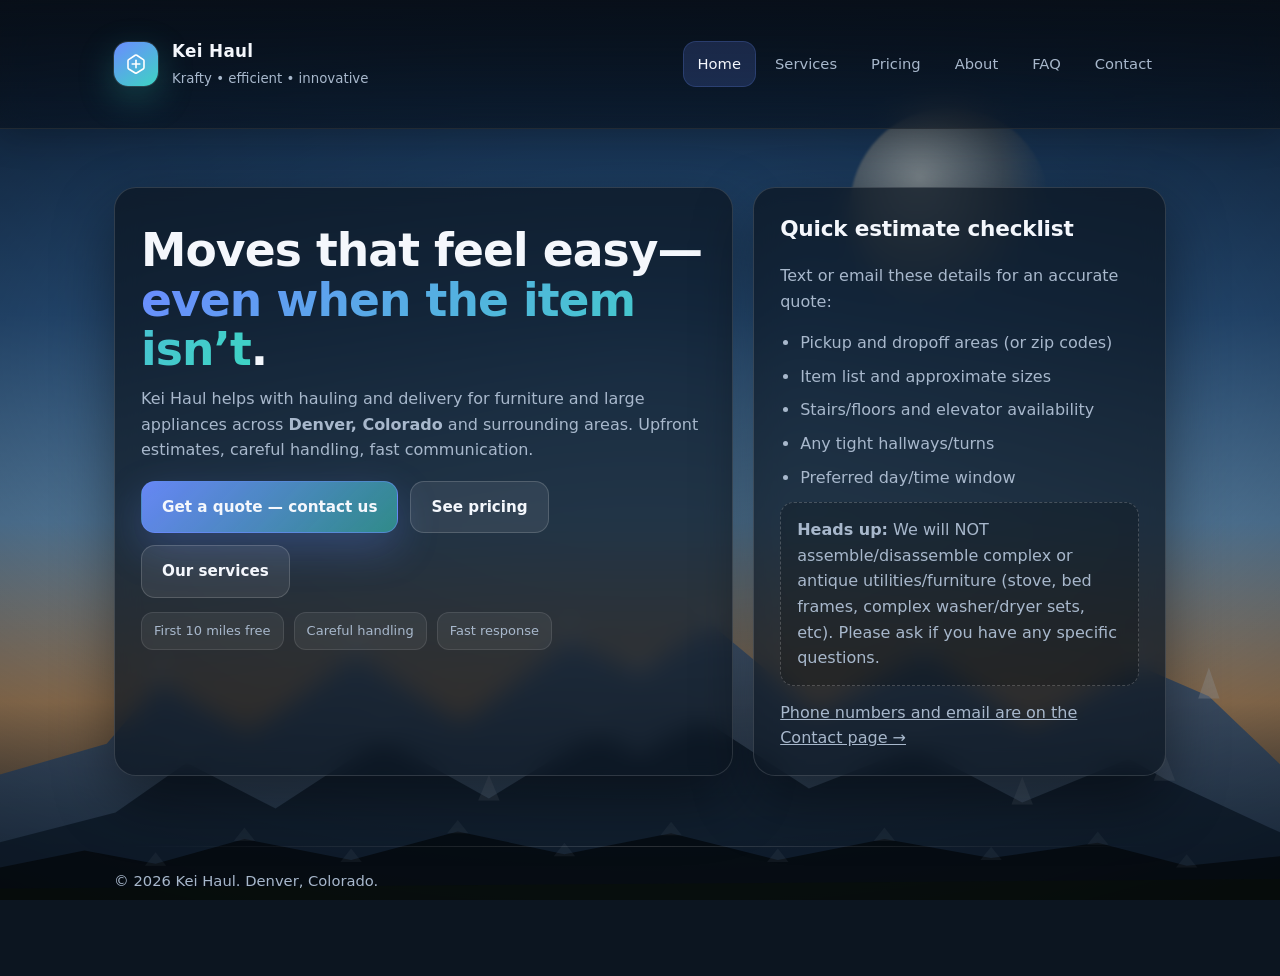
==== commit 0039d47c: "Hover glimmer UI expandable services nav mountain SVGs" ====
--- a/index.html
+++ b/index.html
@@ -19,7 +19,7 @@
   <header>
     <div class="wrap">
       <div class="nav">
-        <a class="brand" href="index.html" aria-label="Kei Haul home">
+        <a class="brand ui-hover" href="index.html" aria-label="Kei Haul home">
           <span class="mark" aria-hidden="true">
             <svg viewBox="0 0 24 24" fill="none" xmlns="http://www.w3.org/2000/svg">
               <path d="M4 15.5V8.8c0-.5.25-.97.67-1.25l6.5-4.3c.5-.33 1.15-.33 1.65 0l6.5 4.3c.42.28.67.75.67 1.25v6.7c0 .62-.33 1.2-.86 1.52l-6.5 3.95c-.43.26-.97.26-1.4 0l-6.5-3.95A1.78 1.78 0 0 1 4 15.5Z" stroke="white" stroke-width="1.6"/>
@@ -34,12 +34,20 @@
         </a>
 
         <nav class="links" aria-label="Site navigation">
-          <a href="index.html" aria-current="page">Home</a>
-          <a href="services.html">Services</a>
-          <a href="pricing.html">Pricing</a>
-          <a href="about.html">About</a>
-          <a href="faq.html">FAQ</a>
-          <a href="contact.html">Contact</a>
+          <a class="ui-hover" href="index.html" aria-current="page">Home</a>
+          <details class="nav-services">
+            <summary>Services</summary>
+            <div class="nav-services-panel">
+              <a class="ui-hover" href="services.html#svc-appliances">Large appliances — quick rundown</a>
+              <a class="ui-hover" href="services.html#svc-home">Home-to-home — quick rundown</a>
+              <a class="ui-hover" href="services.html#svc-region">City &amp; rural — quick rundown</a>
+              <a class="nav-services-all ui-hover" href="services.html">Full services page →</a>
+            </div>
+          </details>
+          <a class="ui-hover" href="pricing.html">Pricing</a>
+          <a class="ui-hover" href="about.html">About</a>
+          <a class="ui-hover" href="faq.html">FAQ</a>
+          <a class="ui-hover" href="contact.html">Contact</a>
         </nav>
       </div>
     </div>
@@ -48,22 +56,22 @@
   <main id="top" class="wrap">
     <section style="padding-top:34px">
       <div class="grid">
-        <div class="card"><div class="pad">
+        <div class="card ui-hover"><div class="pad">
           <h1>Moves that feel easy—<span class="accent-gradient">even when the item isn’t</span>.</h1>
           <p class="muted" style="font-size:16px;max-width:62ch;margin-top:0">Kei Haul helps with hauling and delivery for furniture and large appliances across <b>Denver, Colorado</b> and surrounding areas. Upfront estimates, careful handling, fast communication.</p>
           <div class="cta">
-            <a class="btn primary" href="contact.html">Get a quote — contact us</a>
-            <a class="btn" href="pricing.html">See pricing</a>
-            <a class="btn" href="services.html">Our services</a>
+            <a class="btn primary ui-hover" href="contact.html">Get a quote — contact us</a>
+            <a class="btn ui-hover" href="pricing.html">See pricing</a>
+            <a class="btn ui-hover" href="services.html">Our services</a>
           </div>
-          <div style="margin-top:14px; display:flex; gap:10px; flex-wrap:wrap; color:var(--muted); font-size:13px">
-            <span style="padding:8px 10px;border-radius:12px;background:rgba(255,255,255,.04);border:1px solid rgba(255,255,255,.08)">First 10 miles free</span>
-            <span style="padding:8px 10px;border-radius:12px;background:rgba(255,255,255,.04);border:1px solid rgba(255,255,255,.08)">Careful handling</span>
-            <span style="padding:8px 10px;border-radius:12px;background:rgba(255,255,255,.04);border:1px solid rgba(255,255,255,.08)">Fast response</span>
+          <div style="margin-top:14px; display:flex; gap:10px; flex-wrap:wrap">
+            <span class="hero-chip ui-hover">First 10 miles free</span>
+            <span class="hero-chip ui-hover">Careful handling</span>
+            <span class="hero-chip ui-hover">Fast response</span>
           </div>
         </div></div>
 
-        <div class="card"><div class="pad">
+        <div class="card ui-hover"><div class="pad">
           <h2 style="margin-top:0">Quick estimate checklist</h2>
           <p class="muted">Text or email these details for an accurate quote:</p>
           <ul class="list">
@@ -73,7 +81,7 @@
             <li>Any tight hallways/turns</li>
             <li>Preferred day/time window</li>
           </ul>
-          <div class="note"><b>Heads up:</b> We will NOT assemble/disassemble complex or antique utilities/furniture (stove, bed frames, complex washer/dryer sets, etc). Please ask if you have any specific questions.</div>
+          <div class="note ui-hover"><b>Heads up:</b> We will NOT assemble/disassemble complex or antique utilities/furniture (stove, bed frames, complex washer/dryer sets, etc). Please ask if you have any specific questions.</div>
           <p class="muted" style="margin:14px 0 0"><a href="contact.html">Phone numbers and email are on the Contact page →</a></p>
         </div></div>
       </div>
--- a/css/site.css
+++ b/css/site.css
@@ -55,28 +55,29 @@
 }
 .mb-layer{
   position:absolute;
-  left:-5%;
-  right:-5%;
+  left:0;
+  right:0;
   bottom:0;
+  width:100%;
   height:min(55vh, 520px);
   background-repeat:no-repeat;
   background-position:center bottom;
-  background-size:cover;
+  background-size:100% 100%;
   will-change:transform;
 }
 .mb-far{
-  opacity:.85;
+  opacity:.9;
   height:min(48vh, 460px);
-  background-image:url("data:image/svg+xml,%3Csvg xmlns='http://www.w3.org/2000/svg' viewBox='0 0 1440 400' preserveAspectRatio='none'%3E%3Cdefs%3E%3ClinearGradient id='a' x1='0' y1='0' x2='0' y2='1'%3E%3Cstop offset='0' stop-color='%234a6b8f'/%3E%3Cstop offset='1' stop-color='%232d4a66'/%3E%3C/linearGradient%3E%3C/defs%3E%3Cpath fill='url(%23a)' d='M0 400V220L180 140L320 200L480 100L620 180L780 90L940 210L1100 120L1280 190L1440 130V400z'/%3E%3Cpath fill='%23ffffff' opacity='.22' d='M420 200L480 100L520 130L580 95L620 180zM980 210L1040 150L1100 120L1160 165z'/%3E%3C/svg%3E");
+  background-image:url("../img/mountain-far.svg");
 }
 .mb-mid{
-  opacity:.95;
+  opacity:.96;
   height:min(42vh, 400px);
-  background-image:url("data:image/svg+xml,%3Csvg xmlns='http://www.w3.org/2000/svg' viewBox='0 0 1440 360' preserveAspectRatio='none'%3E%3Cpath fill='%231a2f45' d='M0 360V260L120 200L260 260L400 160L540 240L700 140L860 260L1020 170L1180 250L1320 180L1440 220V360z'/%3E%3Cpath fill='%23ffffff' opacity='.12' d='M380 240L440 160L500 200L560 150L620 240z'/%3E%3C/svg%3E");
+  background-image:url("../img/mountain-mid.svg");
 }
 .mb-near{
   height:min(36vh, 340px);
-  background-image:url("data:image/svg+xml,%3Csvg xmlns='http://www.w3.org/2000/svg' viewBox='0 0 1440 320' preserveAspectRatio='none'%3E%3Cpath fill='%230a121c' d='M0 320V280L100 240L220 290L360 220L500 280L640 200L780 270L920 210L1060 275L1200 230L1320 265L1440 240V320z'/%3E%3Cpath fill='%230d1a12' opacity='.65' d='M0 320V300L80 285L200 305L340 288L480 310L620 295L760 308L900 292L1040 312L1180 298L1320 308L1440 300V320z'/%3E%3C/svg%3E");
+  background-image:url("../img/mountain-near.svg");
 }
 .mb-vignette{
   position:absolute;
@@ -86,6 +87,75 @@
 }
 
 a{color:inherit}
+
+/* Video-game style hover: scale, outline, glimmer sweep */
+@keyframes ui-glimmer-sweep{
+  0%{ transform:translateX(-120%) skewX(-18deg); opacity:0; }
+  15%{ opacity:.85; }
+  100%{ transform:translateX(280%) skewX(-18deg); opacity:0; }
+}
+.ui-hover{
+  position:relative;
+  transition:transform .22s cubic-bezier(.34,1.45,.64,1),
+              box-shadow .28s ease,
+              outline-color .22s ease,
+              border-color .22s ease;
+  outline:2px solid transparent;
+  outline-offset:2px;
+}
+.ui-hover > *{
+  position:relative;
+  z-index:2;
+}
+.ui-hover::after{
+  content:"";
+  position:absolute;
+  top:0;
+  left:-30%;
+  width:50%;
+  height:100%;
+  pointer-events:none;
+  opacity:0;
+  z-index:1;
+  border-radius:inherit;
+  background:linear-gradient(100deg, transparent 0%, rgba(255,255,255,.06) 40%, rgba(200,230,255,.35) 50%, rgba(255,255,255,.08) 60%, transparent 100%);
+}
+.ui-hover:hover{
+  transform:scale(1.028);
+  outline-color:rgba(130,210,255,.9);
+  box-shadow:0 0 0 1px rgba(130,210,255,.45), 0 16px 44px rgba(0,0,0,.4), 0 0 28px rgba(107,140,255,.22);
+}
+.ui-hover:hover::after{
+  opacity:1;
+  animation:ui-glimmer-sweep .7s ease-out;
+}
+/* Plain links: scale + outline only (glimmer would paint over text) */
+.links > a.ui-hover::after,
+.nav-services-panel a.ui-hover::after,
+.hero-chip.ui-hover::after,
+.btn.ui-hover::after{
+  content:none;
+  animation:none;
+}
+.links > a.ui-hover:hover,
+.nav-services-panel a.ui-hover:hover,
+.hero-chip.ui-hover:hover{
+  box-shadow:0 0 0 1px rgba(130,210,255,.4), 0 8px 28px rgba(0,0,0,.25);
+}
+.btn.ui-hover:hover{
+  box-shadow:0 0 0 1px rgba(130,210,255,.45), 0 18px 44px rgba(0,0,0,.38);
+}
+.btn.primary.ui-hover:hover{
+  box-shadow:0 0 0 1px rgba(180,220,255,.55), 0 22px 50px rgba(107,140,255,.4);
+}
+.ui-hover:active{ transform:scale(1.018); }
+a.ui-hover:focus-visible,
+button.ui-hover:focus-visible,
+summary.ui-hover:focus-visible{
+  outline-color:rgba(130,210,255,.95);
+  outline-offset:3px;
+}
+
 .wrap{max-width:var(--max); margin:0 auto; padding:24px; position:relative; z-index:1}
 
 header{
@@ -96,8 +166,8 @@
   box-shadow: 0 8px 32px rgba(0,0,0,.2);
 }
 .nav{display:flex; gap:16px; align-items:center; justify-content:space-between; padding:14px 0; flex-wrap:wrap}
-.brand{display:flex; align-items:center; gap:14px; text-decoration:none; transition:opacity .2s}
-.brand:hover{opacity:.92}
+.brand{display:flex; align-items:center; gap:14px; text-decoration:none; border-radius:16px; padding:4px 8px 4px 4px; margin:-4px -8px -4px -4px}
+.brand:hover{opacity:1}
 .mark{
   width:44px;height:44px;border-radius:14px;
   background:linear-gradient(145deg, var(--brand), var(--brand2));
@@ -107,23 +177,87 @@
 .mark svg{width:24px;height:24px}
 .brand b{font-size:1.05rem; letter-spacing:.02em}
 .links{display:flex; gap:6px; flex-wrap:wrap; align-items:center; justify-content:flex-end}
-.links a{
+.links > a{
   text-decoration:none;
   color:var(--muted);
   padding:10px 14px;
   border-radius:12px;
   font-size:.92rem;
   font-weight:500;
-  transition:color .2s, background .2s, box-shadow .2s;
-}
-.links a:hover{
-  color:var(--text);
-  background:rgba(255,255,255,.08);
-}
-.links a[aria-current="page"]{
+}
+.links > a:hover{ color:var(--text); }
+.links > a[aria-current="page"]{
   color:var(--text);
   background:rgba(107,140,255,.18);
   box-shadow:0 0 0 1px rgba(107,140,255,.35);
+}
+
+/* Services dropdown in nav */
+.nav-services{
+  position:relative;
+  display:inline-block;
+}
+.nav-services > summary{
+  list-style:none;
+  cursor:pointer;
+  color:var(--muted);
+  padding:10px 14px;
+  border-radius:12px;
+  font-size:.92rem;
+  font-weight:500;
+  transition:color .2s, background .2s;
+}
+.nav-services > summary::-webkit-details-marker{ display:none }
+.nav-services:hover > summary,
+.nav-services[open] > summary{
+  color:var(--text);
+  background:rgba(255,255,255,.08);
+}
+.nav-services.is-on-page > summary{
+  color:var(--text);
+  background:rgba(107,140,255,.18);
+  box-shadow:0 0 0 1px rgba(107,140,255,.35);
+}
+.nav-services-panel{
+  position:absolute;
+  top:calc(100% + 10px);
+  right:0;
+  min-width:min(280px, 92vw);
+  padding:10px;
+  border-radius:14px;
+  background:rgba(10,16,26,.96);
+  border:1px solid rgba(130,210,255,.25);
+  box-shadow:0 20px 50px rgba(0,0,0,.55), 0 0 0 1px rgba(255,255,255,.06);
+  display:flex;
+  flex-direction:column;
+  gap:4px;
+  z-index:80;
+  backdrop-filter:blur(16px);
+}
+.nav-services-panel a{
+  display:block;
+  padding:11px 14px;
+  border-radius:10px;
+  text-decoration:none;
+  color:var(--muted);
+  font-size:.88rem;
+  font-weight:500;
+  transition:background .2s, color .2s, transform .2s;
+}
+.nav-services-panel a:hover{
+  color:var(--text);
+  background:rgba(107,140,255,.15);
+  transform:translateX(2px);
+}
+.nav-services-panel a.nav-services-all{
+  margin-top:6px;
+  padding-top:12px;
+  border-top:1px solid rgba(255,255,255,.1);
+  color:var(--brand2);
+  font-weight:600;
+}
+.nav-services-panel a.nav-services-all:hover{
+  background:rgba(61,212,195,.12);
 }
 
 .btn{
@@ -139,12 +273,6 @@
   text-decoration:none;
   font-weight:600;
   font-size:.95rem;
-  transition:transform .15s, box-shadow .2s, border-color .2s, background .2s;
-}
-.btn:hover{
-  transform:translateY(-2px);
-  background:rgba(255,255,255,.12);
-  box-shadow:var(--shadow);
 }
 .btn.primary{
   border-color:rgba(107,140,255,.5);
@@ -163,6 +291,7 @@
   overflow:hidden;
   backdrop-filter:blur(12px);
 }
+.card.ui-hover:hover{ z-index:2; }
 .pad{padding:24px 26px}
 h1{margin:14px 0 12px; font-size: clamp(1.85rem, 4.5vw, 2.85rem); line-height:1.08; font-weight:800; letter-spacing:-.02em}
 h2{margin:0 0 12px; font-size:1.35rem; font-weight:700; letter-spacing:-.01em}
@@ -177,13 +306,8 @@
   border-radius:var(--radius);
   background:rgba(255,255,255,.05);
   border:1px solid rgba(255,255,255,.1);
-  transition:transform .2s, border-color .2s, box-shadow .2s;
-}
-.tile:hover{
-  transform:translateY(-3px);
-  border-color:rgba(107,140,255,.25);
-  box-shadow:0 16px 40px rgba(0,0,0,.25);
-}
+}
+.tile.ui-hover:hover{ z-index:2; }
 .tile b{display:block; margin-bottom:8px; font-size:1.05rem}
 .pricing{display:grid; gap:16px; grid-template-columns: 1fr 1fr}
 @media (max-width: 900px){ .pricing{grid-template-columns: 1fr} }
@@ -197,17 +321,31 @@
   background:rgba(0,0,0,.2);
   color:var(--muted);
 }
+.note.ui-hover::after{
+  content:none;
+  animation:none;
+}
+.note.ui-hover:hover{
+  box-shadow:0 0 0 1px rgba(130,210,255,.35), 0 10px 32px rgba(0,0,0,.25);
+}
 .faq{display:grid; gap:12px}
-details{
+.faq details{
   border-radius:var(--radius);
   border:1px solid rgba(255,255,255,.12);
   background:rgba(255,255,255,.06);
   overflow:hidden;
   transition:border-color .2s;
 }
-details:hover{border-color:rgba(255,255,255,.18)}
-summary{cursor:pointer; list-style:none; padding:16px 18px; font-weight:700}
-summary::-webkit-details-marker{display:none}
+.faq details:hover{border-color:rgba(255,255,255,.18)}
+.faq summary{cursor:pointer; list-style:none; padding:16px 18px; font-weight:700}
+.faq summary::-webkit-details-marker{display:none}
+.faq details.ui-hover::after{
+  content:none;
+  animation:none;
+}
+.faq details.ui-hover:hover{
+  box-shadow:0 0 0 1px rgba(130,210,255,.35), inset 0 0 24px rgba(107,140,255,.08);
+}
 .ans{padding:0 18px 18px; color:var(--muted)}
 footer{padding:28px 0 60px; color:var(--muted); font-size:.92rem}
 .hr{height:1px; background:linear-gradient(90deg, transparent, rgba(255,255,255,.15), transparent); margin:22px 0}
@@ -250,51 +388,99 @@
   grid-template-columns:repeat(3, 1fr);
 }
 @media (max-width: 900px){ .service-cards{grid-template-columns:1fr} }
-.service-card{
+/* Expandable service cards (details) */
+details.service-card{
   position:relative;
-  padding:28px 24px 26px;
+  padding:0;
   border-radius:var(--radius2);
-  background:linear-gradient(165deg, rgba(255,255,255,.1) 0%, rgba(12,21,32,.85) 45%);
+  background:
+    linear-gradient(90deg, var(--brand), var(--brand2)),
+    linear-gradient(165deg, rgba(255,255,255,.12) 0%, rgba(12,21,32,.88) 42%);
+  background-size:100% 3px, 100% 100%;
+  background-position:0 0, 0 0;
+  background-repeat:no-repeat;
   border:1px solid rgba(255,255,255,.14);
   box-shadow:var(--shadow);
   backdrop-filter:blur(14px);
-  transition:transform .25s, border-color .25s, box-shadow .25s;
   overflow:hidden;
 }
-.service-card::before{
-  content:"";
-  position:absolute;
-  top:0; left:0; right:0;
-  height:3px;
-  background:linear-gradient(90deg, var(--brand), var(--brand2));
-  opacity:.9;
-}
-.service-card:hover{
-  transform:translateY(-6px);
-  border-color:rgba(107,140,255,.35);
-  box-shadow:0 28px 60px rgba(0,0,0,.4), var(--glow);
-}
-.service-card .icon-wrap{
+details.service-card[open]{
+  border-color:rgba(130,210,255,.35);
+  box-shadow:0 28px 60px rgba(0,0,0,.42), var(--glow);
+}
+details.service-card > summary{
+  list-style:none;
+  cursor:pointer;
+  padding:26px 44px 22px 24px;
+  font-weight:700;
+  position:relative;
+}
+details.service-card > summary::-webkit-details-marker{display:none}
+details.service-card > summary::after{
+  content:"▼";
+  position:absolute;
+  top:26px;
+  right:22px;
+  font-size:.65rem;
+  opacity:.55;
+  transition:transform .25s ease, opacity .2s;
+}
+details.service-card[open] > summary::after{
+  transform:rotate(-180deg);
+  opacity:.85;
+}
+details.service-card .service-summary-hint{
+  display:block;
+  margin-top:8px;
+  font-size:.82rem;
+  font-weight:600;
+  letter-spacing:.04em;
+  text-transform:uppercase;
+  color:var(--brand2);
+  opacity:.95;
+}
+details.service-card .icon-wrap{
   width:56px;height:56px;
   border-radius:16px;
   display:grid;
   place-items:center;
-  margin-bottom:16px;
+  margin-bottom:14px;
   background:rgba(107,140,255,.15);
   border:1px solid rgba(107,140,255,.35);
   color:#c8dcff;
 }
-.service-card .icon-wrap svg{width:28px;height:28px}
-.service-card h2{font-size:1.2rem; margin:0 0 10px}
-.service-card p{margin:0 0 14px; color:var(--muted); font-size:.98rem}
-.service-card ul{margin:0; padding-left:18px; color:var(--muted); font-size:.9rem}
-.service-card ul li{margin:6px 0}
+details.service-card .icon-wrap svg{width:28px;height:28px}
+details.service-card .service-teaser{
+  margin:0 0 6px;
+  color:var(--muted);
+  font-size:.98rem;
+  font-weight:500;
+}
+details.service-card h2{font-size:1.2rem; margin:0 0 8px}
+details.service-card .service-rundown{
+  padding:0 24px 26px;
+  border-top:1px solid rgba(255,255,255,.1);
+}
+details.service-card .service-rundown > p:first-child{
+  margin:18px 0 12px;
+  color:var(--text);
+  font-size:1rem;
+  line-height:1.55;
+}
+details.service-card .service-rundown ul{
+  margin:0;
+  padding-left:20px;
+  color:var(--muted);
+  font-size:.92rem;
+}
+details.service-card .service-rundown li{margin:8px 0}
+details.service-card.ui-hover:hover{ z-index:2; }
 .services-band{
   margin-top:36px;
   padding:22px 24px;
   border-radius:var(--radius2);
-  background:rgba(0,0,0,.25);
-  border:1px solid rgba(255,255,255,.1);
+  background:rgba(0,0,0,.3);
+  border:1px solid rgba(255,255,255,.12);
   display:flex;
   flex-wrap:wrap;
   gap:16px;
@@ -310,3 +496,12 @@
   background-clip:text;
   color:transparent;
 }
+
+.hero-chip{
+  padding:8px 12px;
+  border-radius:12px;
+  background:rgba(255,255,255,.06);
+  border:1px solid rgba(255,255,255,.1);
+  font-size:13px;
+  color:var(--muted);
+}
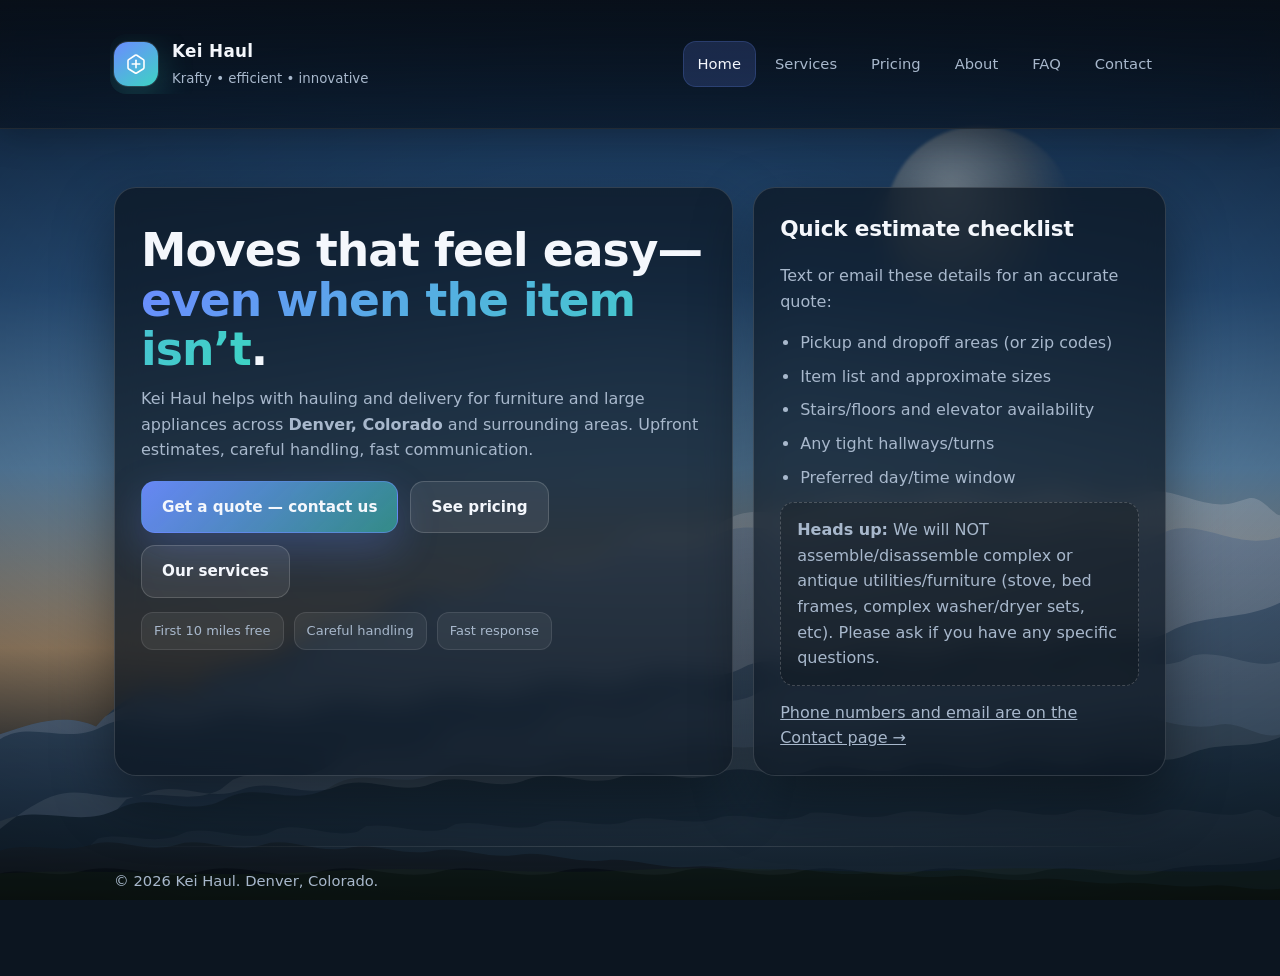
==== commit e0c43b2a: "Single service tab panel contained hover FAQ one box sun parallax mountains" ====
--- a/index.html
+++ b/index.html
@@ -10,7 +10,7 @@
 <body>
   <div class="mountain-backdrop" aria-hidden="true">
     <div class="mb-sky"></div>
-    <div class="mb-sun"></div>
+    <div class="mb-sun" data-parallax-sun="-0.52"></div>
     <div class="mb-layer mb-far" data-parallax="0.12"></div>
     <div class="mb-layer mb-mid" data-parallax="0.24"></div>
     <div class="mb-layer mb-near" data-parallax="0.38"></div>
@@ -19,7 +19,7 @@
   <header>
     <div class="wrap">
       <div class="nav">
-        <a class="brand ui-hover" href="index.html" aria-label="Kei Haul home">
+        <a class="brand ui-hover ui-hover--panel" href="index.html" aria-label="Kei Haul home">
           <span class="mark" aria-hidden="true">
             <svg viewBox="0 0 24 24" fill="none" xmlns="http://www.w3.org/2000/svg">
               <path d="M4 15.5V8.8c0-.5.25-.97.67-1.25l6.5-4.3c.5-.33 1.15-.33 1.65 0l6.5 4.3c.42.28.67.75.67 1.25v6.7c0 .62-.33 1.2-.86 1.52l-6.5 3.95c-.43.26-.97.26-1.4 0l-6.5-3.95A1.78 1.78 0 0 1 4 15.5Z" stroke="white" stroke-width="1.6"/>
@@ -56,7 +56,7 @@
   <main id="top" class="wrap">
     <section style="padding-top:34px">
       <div class="grid">
-        <div class="card ui-hover"><div class="pad">
+        <div class="card ui-hover ui-hover--panel"><div class="pad">
           <h1>Moves that feel easy—<span class="accent-gradient">even when the item isn’t</span>.</h1>
           <p class="muted" style="font-size:16px;max-width:62ch;margin-top:0">Kei Haul helps with hauling and delivery for furniture and large appliances across <b>Denver, Colorado</b> and surrounding areas. Upfront estimates, careful handling, fast communication.</p>
           <div class="cta">
@@ -71,7 +71,7 @@
           </div>
         </div></div>
 
-        <div class="card ui-hover"><div class="pad">
+        <div class="card ui-hover ui-hover--panel"><div class="pad">
           <h2 style="margin-top:0">Quick estimate checklist</h2>
           <p class="muted">Text or email these details for an accurate quote:</p>
           <ul class="list">
@@ -81,7 +81,7 @@
             <li>Any tight hallways/turns</li>
             <li>Preferred day/time window</li>
           </ul>
-          <div class="note ui-hover"><b>Heads up:</b> We will NOT assemble/disassemble complex or antique utilities/furniture (stove, bed frames, complex washer/dryer sets, etc). Please ask if you have any specific questions.</div>
+          <div class="note"><b>Heads up:</b> We will NOT assemble/disassemble complex or antique utilities/furniture (stove, bed frames, complex washer/dryer sets, etc). Please ask if you have any specific questions.</div>
           <p class="muted" style="margin:14px 0 0"><a href="contact.html">Phone numbers and email are on the Contact page →</a></p>
         </div></div>
       </div>
--- a/css/site.css
+++ b/css/site.css
@@ -39,19 +39,24 @@
 .mb-sky{
   position:absolute;
   inset:0;
+  z-index:0;
+  /* Fills full viewport when scrolling — no empty gap below mountains */
   background:
-    linear-gradient(180deg, #0f2744 0%, #2d5a8a 35%, #6a9bc4 58%, #d4a574 78%, #1a2838 100%);
+    linear-gradient(180deg, #0f2744 0%, #2d5a8a 32%, #6a9bc4 52%, #c9a882 72%, #1e2c3a 88%, #0a0f16 100%);
 }
 .mb-sun{
   position:absolute;
-  top:12%;
-  right:18%;
-  width:min(28vw, 200px);
-  height:min(28vw, 200px);
+  top:14%;
+  right:16%;
+  z-index:1;
+  width:min(26vw, 190px);
+  height:min(26vw, 190px);
   border-radius:50%;
-  background:radial-gradient(circle at 35% 35%, rgba(255,245,220,.95), rgba(255,200,120,.35) 45%, transparent 70%);
-  opacity:.55;
-  filter:blur(1px);
+  background:radial-gradient(circle at 35% 35%, rgba(255,248,230,.92), rgba(255,210,150,.38) 42%, transparent 68%);
+  opacity:.5;
+  filter:blur(1.5px);
+  will-change:transform;
+  /* Behind mountain layers (lower z-index); rises into view as you scroll */
 }
 .mb-layer{
   position:absolute;
@@ -59,96 +64,119 @@
   right:0;
   bottom:0;
   width:100%;
-  height:min(55vh, 520px);
+  height:min(58vh, 540px);
   background-repeat:no-repeat;
   background-position:center bottom;
   background-size:100% 100%;
   will-change:transform;
 }
 .mb-far{
-  opacity:.9;
-  height:min(48vh, 460px);
+  z-index:2;
+  opacity:.92;
+  height:min(52vh, 500px);
   background-image:url("../img/mountain-far.svg");
 }
 .mb-mid{
-  opacity:.96;
-  height:min(42vh, 400px);
+  z-index:3;
+  opacity:.97;
+  height:min(46vh, 440px);
   background-image:url("../img/mountain-mid.svg");
 }
 .mb-near{
-  height:min(36vh, 340px);
+  z-index:4;
+  height:min(40vh, 380px);
   background-image:url("../img/mountain-near.svg");
 }
 .mb-vignette{
   position:absolute;
   inset:0;
-  background:radial-gradient(ellipse 90% 70% at 50% 40%, transparent 0%, rgba(5,10,18,.55) 100%);
+  z-index:5;
+  background:radial-gradient(ellipse 90% 70% at 50% 38%, transparent 0%, rgba(5,10,18,.5) 100%);
   mix-blend-mode:multiply;
 }
 
 a{color:inherit}
 
-/* Video-game style hover: scale, outline, glimmer sweep */
+/* Hover: glimmer stays INSIDE box (overflow hidden); outline drawn inward */
 @keyframes ui-glimmer-sweep{
-  0%{ transform:translateX(-120%) skewX(-18deg); opacity:0; }
-  15%{ opacity:.85; }
-  100%{ transform:translateX(280%) skewX(-18deg); opacity:0; }
+  0%{ transform:translateX(-100%) skewX(-12deg); opacity:0; }
+  20%{ opacity:.9; }
+  100%{ transform:translateX(320%) skewX(-12deg); opacity:0; }
 }
 .ui-hover{
   position:relative;
   transition:transform .22s cubic-bezier(.34,1.45,.64,1),
               box-shadow .28s ease,
-              outline-color .22s ease,
               border-color .22s ease;
-  outline:2px solid transparent;
-  outline-offset:2px;
-}
-.ui-hover > *{
+}
+/* Only outer “panels” get clipped shine — not links, buttons, or tabs */
+.ui-hover--panel{
+  overflow:hidden;
+}
+.ui-hover--panel > *{
   position:relative;
   z-index:2;
 }
-.ui-hover::after{
+.ui-hover--panel::after{
   content:"";
   position:absolute;
   top:0;
-  left:-30%;
-  width:50%;
+  left:0;
+  width:45%;
   height:100%;
   pointer-events:none;
   opacity:0;
   z-index:1;
   border-radius:inherit;
-  background:linear-gradient(100deg, transparent 0%, rgba(255,255,255,.06) 40%, rgba(200,230,255,.35) 50%, rgba(255,255,255,.08) 60%, transparent 100%);
-}
-.ui-hover:hover{
-  transform:scale(1.028);
-  outline-color:rgba(130,210,255,.9);
-  box-shadow:0 0 0 1px rgba(130,210,255,.45), 0 16px 44px rgba(0,0,0,.4), 0 0 28px rgba(107,140,255,.22);
-}
-.ui-hover:hover::after{
-  opacity:1;
-  animation:ui-glimmer-sweep .7s ease-out;
-}
-/* Plain links: scale + outline only (glimmer would paint over text) */
+  background:linear-gradient(100deg, transparent 0%, rgba(255,255,255,.05) 35%, rgba(210,235,255,.4) 50%, rgba(255,255,255,.08) 65%, transparent 100%);
+}
+.ui-hover--panel:hover{
+  transform:scale(1.024);
+  outline:2px solid rgba(130,210,255,.92);
+  outline-offset:-2px;
+  box-shadow:0 12px 40px rgba(0,0,0,.38), 0 0 24px rgba(107,140,255,.18);
+}
+.ui-hover--panel:hover::after{
+  animation:ui-glimmer-sweep .65s ease-out;
+}
+.links > a.ui-hover,
+.nav-services-panel a.ui-hover,
+.btn.ui-hover,
+.service-tab{
+  overflow:visible;
+}
 .links > a.ui-hover::after,
 .nav-services-panel a.ui-hover::after,
-.hero-chip.ui-hover::after,
-.btn.ui-hover::after{
+.btn.ui-hover::after,
+.service-tab::after{
   content:none;
   animation:none;
 }
 .links > a.ui-hover:hover,
-.nav-services-panel a.ui-hover:hover,
-.hero-chip.ui-hover:hover{
-  box-shadow:0 0 0 1px rgba(130,210,255,.4), 0 8px 28px rgba(0,0,0,.25);
+.nav-services-panel a.ui-hover:hover{
+  transform:scale(1.04);
+  outline:2px solid rgba(130,210,255,.75);
+  outline-offset:2px;
+  box-shadow:0 0 0 1px rgba(130,210,255,.35), 0 8px 28px rgba(0,0,0,.25);
 }
 .btn.ui-hover:hover{
+  transform:scale(1.04);
+  outline:2px solid rgba(130,210,255,.65);
+  outline-offset:-1px;
   box-shadow:0 0 0 1px rgba(130,210,255,.45), 0 18px 44px rgba(0,0,0,.38);
 }
 .btn.primary.ui-hover:hover{
   box-shadow:0 0 0 1px rgba(180,220,255,.55), 0 22px 50px rgba(107,140,255,.4);
 }
-.ui-hover:active{ transform:scale(1.018); }
+.hero-chip.ui-hover::after{ content:none; }
+.hero-chip.ui-hover:hover{
+  transform:scale(1.05);
+  outline:2px solid rgba(130,210,255,.6);
+  outline-offset:-1px;
+  box-shadow:0 6px 22px rgba(0,0,0,.22);
+}
+.ui-hover:active,
+.ui-hover--panel:active{ transform:scale(1.012); }
 a.ui-hover:focus-visible,
 button.ui-hover:focus-visible,
 summary.ui-hover:focus-visible{
@@ -282,6 +310,13 @@
 .btn.primary:hover{
   box-shadow:0 20px 50px rgba(107,140,255,.35);
 }
+.btn:not(.ui-hover):hover{
+  background:rgba(255,255,255,.12);
+  border-color:rgba(255,255,255,.22);
+}
+.btn.primary:not(.ui-hover):hover{
+  filter:brightness(1.05);
+}
 
 .card{
   background:var(--card);
@@ -291,7 +326,7 @@
   overflow:hidden;
   backdrop-filter:blur(12px);
 }
-.card.ui-hover:hover{ z-index:2; }
+.ui-hover--panel:hover{ z-index:2; }
 .pad{padding:24px 26px}
 h1{margin:14px 0 12px; font-size: clamp(1.85rem, 4.5vw, 2.85rem); line-height:1.08; font-weight:800; letter-spacing:-.02em}
 h2{margin:0 0 12px; font-size:1.35rem; font-weight:700; letter-spacing:-.01em}
@@ -307,7 +342,6 @@
   background:rgba(255,255,255,.05);
   border:1px solid rgba(255,255,255,.1);
 }
-.tile.ui-hover:hover{ z-index:2; }
 .tile b{display:block; margin-bottom:8px; font-size:1.05rem}
 .pricing{display:grid; gap:16px; grid-template-columns: 1fr 1fr}
 @media (max-width: 900px){ .pricing{grid-template-columns: 1fr} }
@@ -321,31 +355,56 @@
   background:rgba(0,0,0,.2);
   color:var(--muted);
 }
-.note.ui-hover::after{
-  content:none;
-  animation:none;
-}
-.note.ui-hover:hover{
-  box-shadow:0 0 0 1px rgba(130,210,255,.35), 0 10px 32px rgba(0,0,0,.25);
-}
-.faq{display:grid; gap:12px}
-.faq details{
-  border-radius:var(--radius);
-  border:1px solid rgba(255,255,255,.12);
-  background:rgba(255,255,255,.06);
-  overflow:hidden;
-  transition:border-color .2s;
-}
-.faq details:hover{border-color:rgba(255,255,255,.18)}
-.faq summary{cursor:pointer; list-style:none; padding:16px 18px; font-weight:700}
-.faq summary::-webkit-details-marker{display:none}
-.faq details.ui-hover::after{
-  content:none;
-  animation:none;
-}
-.faq details.ui-hover:hover{
-  box-shadow:0 0 0 1px rgba(130,210,255,.35), inset 0 0 24px rgba(107,140,255,.08);
-}
+.faq-master{
+  border-radius:var(--radius2);
+  border:1px solid rgba(255,255,255,.14);
+  background:rgba(12,20,32,.75);
+  backdrop-filter:blur(12px);
+  box-shadow:var(--shadow);
+}
+.faq-master > summary{
+  cursor:pointer;
+  list-style:none;
+  padding:20px 22px;
+  font-weight:800;
+  font-size:1.1rem;
+  display:flex;
+  align-items:center;
+  justify-content:space-between;
+  gap:12px;
+}
+.faq-master > summary::-webkit-details-marker{display:none}
+.faq-master > summary:focus-visible{
+  outline:2px solid rgba(130,210,255,.9);
+  outline-offset:3px;
+  border-radius:8px;
+}
+.faq-master > summary::after{
+  content:"+";
+  font-size:1.4rem;
+  font-weight:300;
+  opacity:.7;
+  transition:transform .25s;
+}
+.faq-master[open] > summary::after{
+  transform:rotate(45deg);
+}
+.faq-master .faq-body{
+  padding:0 22px 24px;
+  border-top:1px solid rgba(255,255,255,.08);
+  color:var(--muted);
+  font-size:.98rem;
+  line-height:1.65;
+}
+.faq-master .faq-body h3{
+  color:var(--text);
+  font-size:1.05rem;
+  margin:22px 0 10px;
+}
+.faq-master .faq-body h3:first-child{margin-top:18px}
+.faq-master .faq-body p{margin:0 0 12px}
+.faq-master .faq-body ul{margin:8px 0 16px; padding-left:20px}
+.faq-master .faq-body li{margin:6px 0}
 .ans{padding:0 18px 18px; color:var(--muted)}
 footer{padding:28px 0 60px; color:var(--muted); font-size:.92rem}
 .hr{height:1px; background:linear-gradient(90deg, transparent, rgba(255,255,255,.15), transparent); margin:22px 0}
@@ -382,99 +441,97 @@
   font-size:1.08rem;
   color:var(--muted);
 }
-.service-cards{
-  display:grid;
-  gap:22px;
-  grid-template-columns:repeat(3, 1fr);
-}
-@media (max-width: 900px){ .service-cards{grid-template-columns:1fr} }
-/* Expandable service cards (details) */
-details.service-card{
-  position:relative;
-  padding:0;
+/* Single service bar + one expanding panel */
+.service-hub{
   border-radius:var(--radius2);
-  background:
-    linear-gradient(90deg, var(--brand), var(--brand2)),
-    linear-gradient(165deg, rgba(255,255,255,.12) 0%, rgba(12,21,32,.88) 42%);
-  background-size:100% 3px, 100% 100%;
-  background-position:0 0, 0 0;
-  background-repeat:no-repeat;
   border:1px solid rgba(255,255,255,.14);
+  background:linear-gradient(165deg, rgba(255,255,255,.08) 0%, rgba(10,16,26,.92) 50%);
   box-shadow:var(--shadow);
-  backdrop-filter:blur(14px);
+  backdrop-filter:blur(16px);
+}
+.service-hub::before{
+  content:"";
+  display:block;
+  height:3px;
+  background:linear-gradient(90deg, var(--brand), var(--brand2));
+}
+.service-tab-bar{
+  display:flex;
+  flex-direction:row;
+  justify-content:center;
+  align-items:stretch;
+  gap:10px;
+  padding:14px 12px;
+  background:rgba(0,0,0,.22);
+  border-bottom:1px solid rgba(255,255,255,.1);
+}
+@media (max-width: 700px){
+  .service-tab-bar{flex-direction:column; align-items:stretch}
+}
+.service-tab{
+  flex:1 1 0;
+  min-width:0;
+  display:flex;
+  flex-direction:column;
+  align-items:center;
+  justify-content:center;
+  gap:6px;
+  padding:14px 12px;
+  border-radius:14px;
+  border:1px solid rgba(255,255,255,.14);
+  background:rgba(255,255,255,.06);
+  color:var(--text);
+  font-family:inherit;
+  font-size:.88rem;
+  font-weight:700;
+  cursor:pointer;
+  transition:transform .35s cubic-bezier(.34,1.35,.64,1), flex .35s ease, border-color .2s, background .2s, box-shadow .25s;
+}
+.service-tab .tab-icon svg{width:26px;height:26px;color:#b8d4ff}
+.service-tab .tab-sub{font-size:.72rem;font-weight:500;color:var(--muted);line-height:1.3;text-align:center}
+.service-tab:hover{
+  border-color:rgba(130,210,255,.4);
+  background:rgba(107,140,255,.12);
+}
+.service-tab.is-active{
+  flex:1.35 1 0;
+  transform:scale(1.04);
+  border-color:rgba(130,210,255,.55);
+  background:rgba(107,140,255,.2);
+  box-shadow:0 0 0 1px rgba(130,210,255,.3), 0 12px 36px rgba(0,0,0,.35);
+  z-index:2;
+}
+.service-panels{
   overflow:hidden;
-}
-details.service-card[open]{
-  border-color:rgba(130,210,255,.35);
-  box-shadow:0 28px 60px rgba(0,0,0,.42), var(--glow);
-}
-details.service-card > summary{
-  list-style:none;
-  cursor:pointer;
-  padding:26px 44px 22px 24px;
-  font-weight:700;
-  position:relative;
-}
-details.service-card > summary::-webkit-details-marker{display:none}
-details.service-card > summary::after{
-  content:"▼";
-  position:absolute;
-  top:26px;
-  right:22px;
-  font-size:.65rem;
-  opacity:.55;
-  transition:transform .25s ease, opacity .2s;
-}
-details.service-card[open] > summary::after{
-  transform:rotate(-180deg);
-  opacity:.85;
-}
-details.service-card .service-summary-hint{
+  transition:min-height .35s ease;
+}
+.service-panel{
+  display:none;
+  padding:22px 24px 26px;
+  border-top:1px solid rgba(255,255,255,.08);
+  animation:svcFade .3s ease;
+}
+.service-panel.is-active{
   display:block;
-  margin-top:8px;
-  font-size:.82rem;
-  font-weight:600;
-  letter-spacing:.04em;
-  text-transform:uppercase;
-  color:var(--brand2);
-  opacity:.95;
-}
-details.service-card .icon-wrap{
-  width:56px;height:56px;
-  border-radius:16px;
-  display:grid;
-  place-items:center;
-  margin-bottom:14px;
-  background:rgba(107,140,255,.15);
-  border:1px solid rgba(107,140,255,.35);
-  color:#c8dcff;
-}
-details.service-card .icon-wrap svg{width:28px;height:28px}
-details.service-card .service-teaser{
-  margin:0 0 6px;
-  color:var(--muted);
-  font-size:.98rem;
-  font-weight:500;
-}
-details.service-card h2{font-size:1.2rem; margin:0 0 8px}
-details.service-card .service-rundown{
-  padding:0 24px 26px;
-  border-top:1px solid rgba(255,255,255,.1);
-}
-details.service-card .service-rundown > p:first-child{
-  margin:18px 0 12px;
-  color:var(--text);
-  font-size:1rem;
+}
+@keyframes svcFade{
+  from{ opacity:0; transform:translateY(-6px); }
+  to{ opacity:1; transform:translateY(0); }
+}
+.service-panel h2{
+  margin:0 0 12px;
+  font-size:1.25rem;
+  color:var(--text);
+}
+.service-panel .lead-p{
+  color:var(--text);
+  font-size:1.02rem;
+  margin:0 0 14px;
   line-height:1.55;
 }
-details.service-card .service-rundown ul{
-  margin:0;
-  padding-left:20px;
-  color:var(--muted);
-  font-size:.92rem;
-}
-details.service-card .service-rundown li{margin:8px 0}
-details.service-card.ui-hover:hover{ z-index:2; }
+.service-panel ul{margin:0; padding-left:20px; color:var(--muted)}
+.service-panel li{margin:8px 0}
+.service-hub.ui-hover--panel:hover{ z-index:2; }
 .services-band{
   margin-top:36px;
   padding:22px 24px;
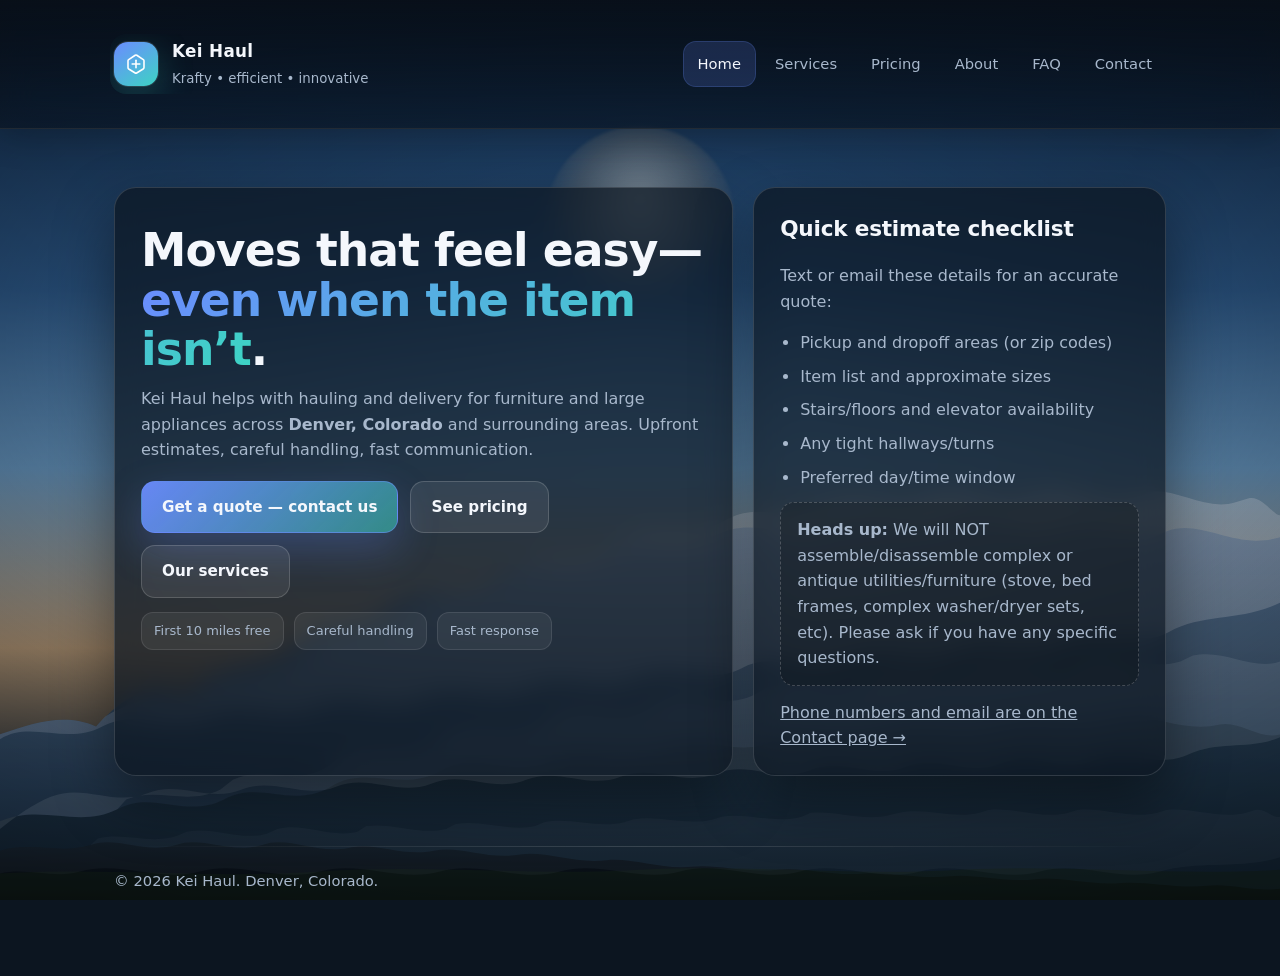
==== commit 130187b6: "Center sun parallax direction Services single nav link" ====
--- a/index.html
+++ b/index.html
@@ -10,7 +10,7 @@
 <body>
   <div class="mountain-backdrop" aria-hidden="true">
     <div class="mb-sky"></div>
-    <div class="mb-sun" data-parallax-sun="-0.52"></div>
+    <div class="mb-sun" data-parallax-sun="0.45"></div>
     <div class="mb-layer mb-far" data-parallax="0.12"></div>
     <div class="mb-layer mb-mid" data-parallax="0.24"></div>
     <div class="mb-layer mb-near" data-parallax="0.38"></div>
@@ -35,15 +35,7 @@
 
         <nav class="links" aria-label="Site navigation">
           <a class="ui-hover" href="index.html" aria-current="page">Home</a>
-          <details class="nav-services">
-            <summary>Services</summary>
-            <div class="nav-services-panel">
-              <a class="ui-hover" href="services.html#svc-appliances">Large appliances — quick rundown</a>
-              <a class="ui-hover" href="services.html#svc-home">Home-to-home — quick rundown</a>
-              <a class="ui-hover" href="services.html#svc-region">City &amp; rural — quick rundown</a>
-              <a class="nav-services-all ui-hover" href="services.html">Full services page →</a>
-            </div>
-          </details>
+          <a class="ui-hover" href="services.html">Services</a>
           <a class="ui-hover" href="pricing.html">Pricing</a>
           <a class="ui-hover" href="about.html">About</a>
           <a class="ui-hover" href="faq.html">FAQ</a>
--- a/css/site.css
+++ b/css/site.css
@@ -46,17 +46,19 @@
 }
 .mb-sun{
   position:absolute;
+  left:50%;
+  right:auto;
   top:14%;
-  right:16%;
   z-index:1;
   width:min(26vw, 190px);
   height:min(26vw, 190px);
+  margin:0;
   border-radius:50%;
-  background:radial-gradient(circle at 35% 35%, rgba(255,248,230,.92), rgba(255,210,150,.38) 42%, transparent 68%);
+  background:radial-gradient(circle at 50% 40%, rgba(255,248,230,.92), rgba(255,210,150,.38) 42%, transparent 68%);
   opacity:.5;
   filter:blur(1.5px);
   will-change:transform;
-  /* Behind mountain layers (lower z-index); rises into view as you scroll */
+  /* Horizontal center from JS: translateX(-50%); behind mountain layers */
 }
 .mb-layer{
   position:absolute;
@@ -140,20 +142,17 @@
   animation:ui-glimmer-sweep .65s ease-out;
 }
 .links > a.ui-hover,
-.nav-services-panel a.ui-hover,
 .btn.ui-hover,
 .service-tab{
   overflow:visible;
 }
 .links > a.ui-hover::after,
-.nav-services-panel a.ui-hover::after,
 .btn.ui-hover::after,
 .service-tab::after{
   content:none;
   animation:none;
 }
-.links > a.ui-hover:hover,
-.nav-services-panel a.ui-hover:hover{
+.links > a.ui-hover:hover{
   transform:scale(1.04);
   outline:2px solid rgba(130,210,255,.75);
   outline-offset:2px;
@@ -218,74 +217,6 @@
   color:var(--text);
   background:rgba(107,140,255,.18);
   box-shadow:0 0 0 1px rgba(107,140,255,.35);
-}
-
-/* Services dropdown in nav */
-.nav-services{
-  position:relative;
-  display:inline-block;
-}
-.nav-services > summary{
-  list-style:none;
-  cursor:pointer;
-  color:var(--muted);
-  padding:10px 14px;
-  border-radius:12px;
-  font-size:.92rem;
-  font-weight:500;
-  transition:color .2s, background .2s;
-}
-.nav-services > summary::-webkit-details-marker{ display:none }
-.nav-services:hover > summary,
-.nav-services[open] > summary{
-  color:var(--text);
-  background:rgba(255,255,255,.08);
-}
-.nav-services.is-on-page > summary{
-  color:var(--text);
-  background:rgba(107,140,255,.18);
-  box-shadow:0 0 0 1px rgba(107,140,255,.35);
-}
-.nav-services-panel{
-  position:absolute;
-  top:calc(100% + 10px);
-  right:0;
-  min-width:min(280px, 92vw);
-  padding:10px;
-  border-radius:14px;
-  background:rgba(10,16,26,.96);
-  border:1px solid rgba(130,210,255,.25);
-  box-shadow:0 20px 50px rgba(0,0,0,.55), 0 0 0 1px rgba(255,255,255,.06);
-  display:flex;
-  flex-direction:column;
-  gap:4px;
-  z-index:80;
-  backdrop-filter:blur(16px);
-}
-.nav-services-panel a{
-  display:block;
-  padding:11px 14px;
-  border-radius:10px;
-  text-decoration:none;
-  color:var(--muted);
-  font-size:.88rem;
-  font-weight:500;
-  transition:background .2s, color .2s, transform .2s;
-}
-.nav-services-panel a:hover{
-  color:var(--text);
-  background:rgba(107,140,255,.15);
-  transform:translateX(2px);
-}
-.nav-services-panel a.nav-services-all{
-  margin-top:6px;
-  padding-top:12px;
-  border-top:1px solid rgba(255,255,255,.1);
-  color:var(--brand2);
-  font-weight:600;
-}
-.nav-services-panel a.nav-services-all:hover{
-  background:rgba(61,212,195,.12);
 }
 
 .btn{
